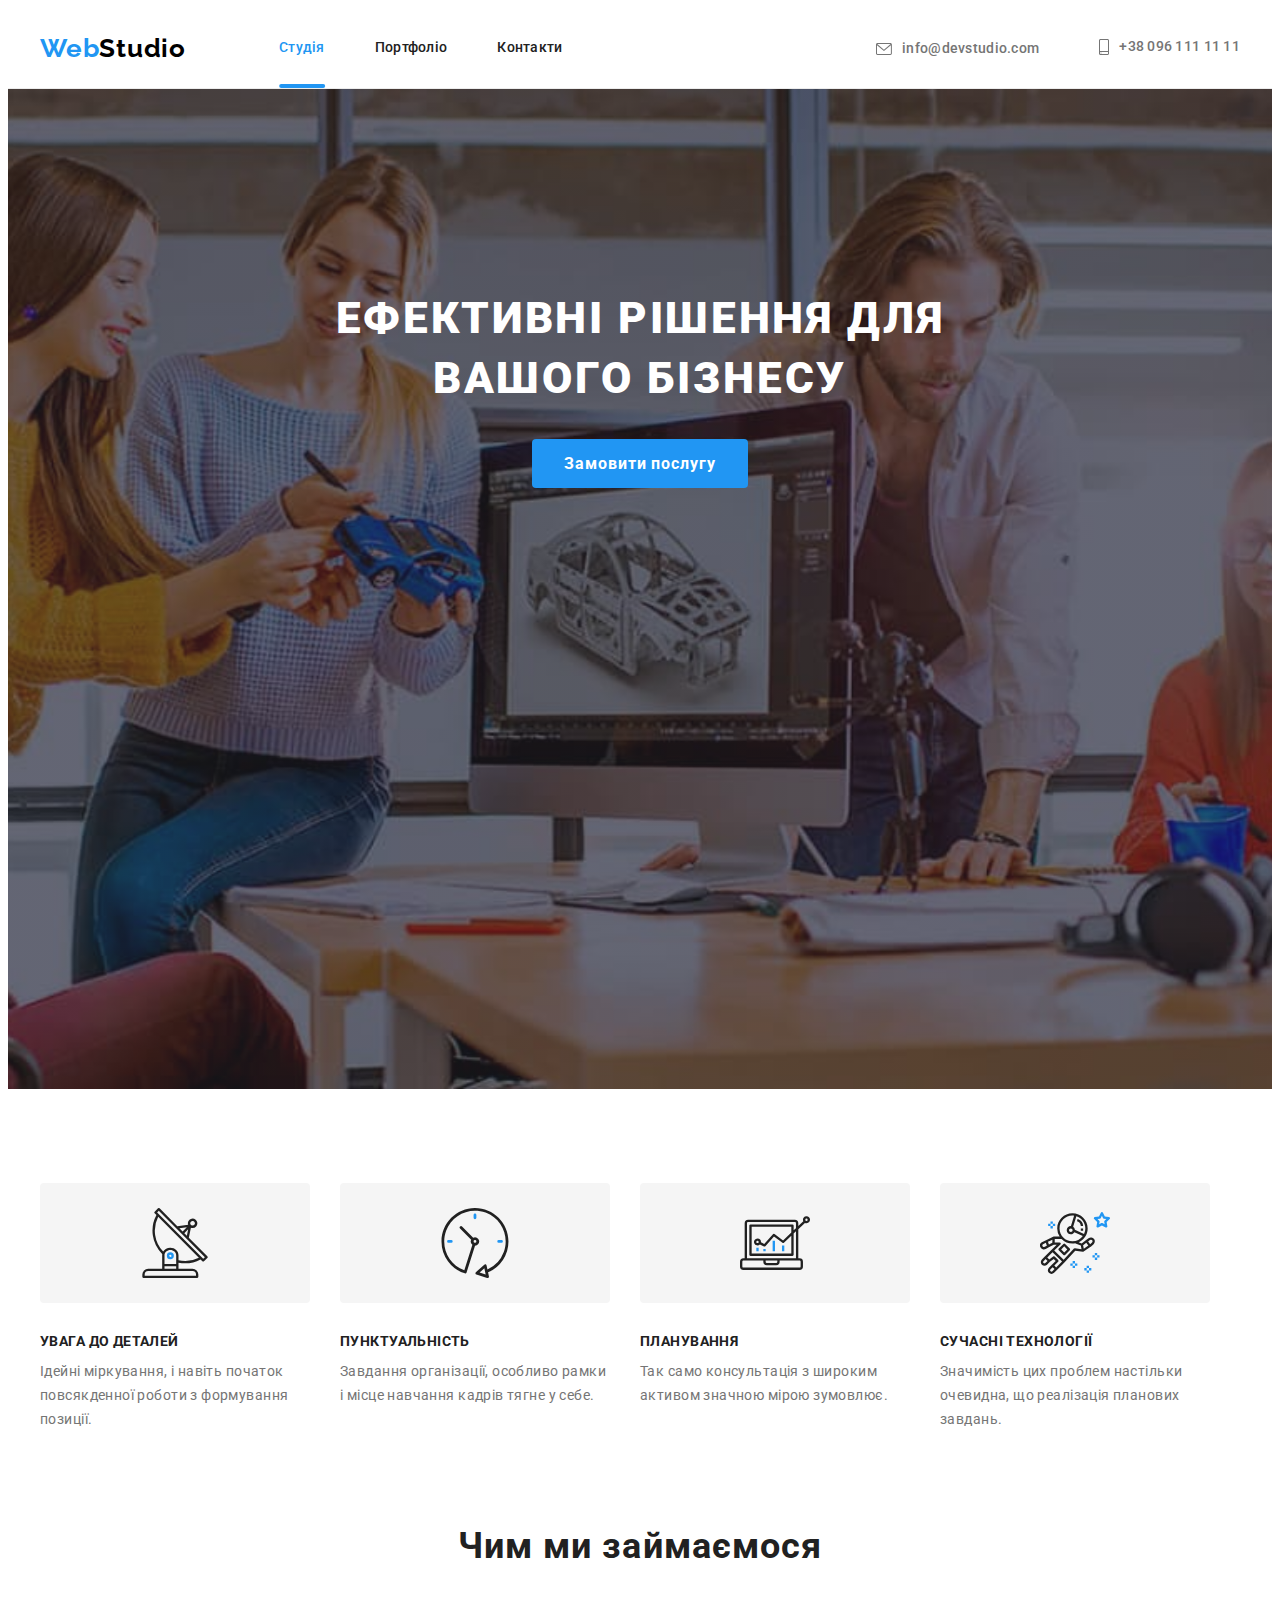
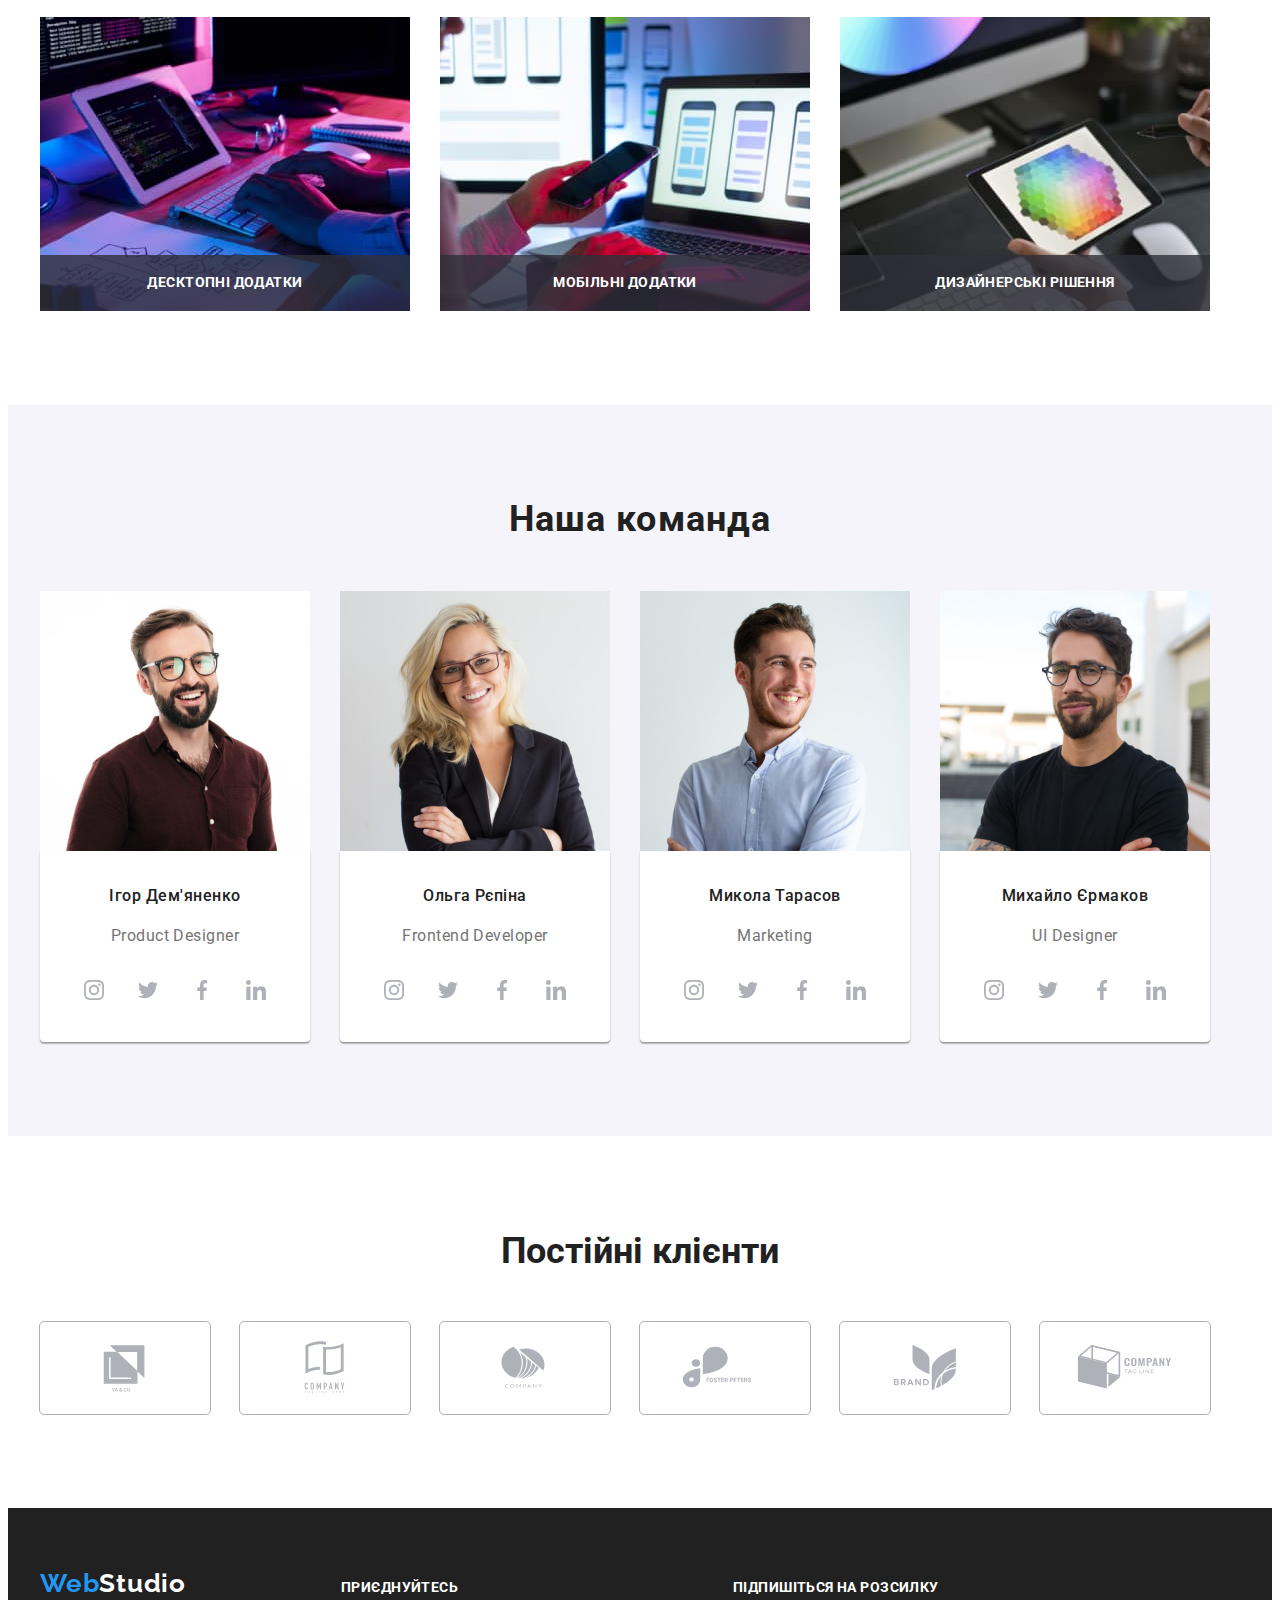
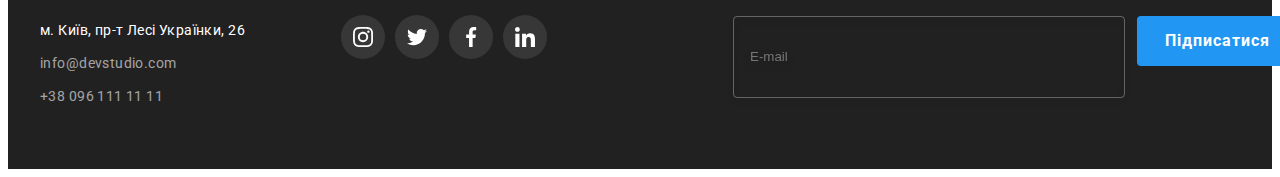
==== index.html @ 3175aa29 "Initial commit" ====
<!DOCTYPE html>
<html lang="uk">
<head>
    <meta charset="UTF-8">
    <meta http-equiv="X-UA-Compatible" content="IE=edge">
    <meta name="viewport" content="width=device-width, initial-scale=1.0">
    <title>Document</title>
    <link rel="stylesheet" href="https://cdnjs.cloudflare.com/ajax/libs/modern-normalize/1.1.0/modern-normalize.min.css"
    integrity="sha512-wpPYUAdjBVSE4KJnH1VR1HeZfpl1ub8YT/NKx4PuQ5NmX2tKuGu6U/JRp5y+Y8XG2tV+wKQpNHVUX03MfMFn9Q=="
    crossorigin="anonymous" referrerpolicy="no-referrer" />
    <link rel="preconnect" href="https://fonts.googleapis.com">
    <link rel="preconnect" href="https://fonts.gstatic.com" crossorigin>
    <link href="https://fonts.googleapis.com/css2?family=Raleway:wght@700&family=Roboto:wght@400;500;700;900&display=swap" rel="stylesheet">
    <link rel="stylesheet" href="./css/style.css">
</head>
<body >

     <!-------------Header------------->
 <header class="header">
    <div class="header-container container">
    
     <a class="logo link" href="./index.html">Web<span class="logo-header">Studio</span></a>
    <nav>    
    <ul class="site-nav">
     <li><a  href="./index.html"  class="link current current-nav">Студія</a></li>
     <li><a  href="./portfolio.html" class="link">Портфоліо</a></li>
     <li><a href="" class="link header-nav">Контакти</a></li>
    </ul>
    </nav>  
   
     <ul class="auth-nav">
    <li class="auth-nav-icon  auth-header">
      <a class="auth-mail link  auth-header " href="mailto:info@devstudio.com">
         <svg class="auth-nav-icon" width="16" height="12">
        <use href="./images/icons.svg.svg#icon-mail"></use>
      </svg>
        info@devstudio.com</a>
    </li>
    <li class="auth-header">
       <a class="auth-tel link " href="tel:380961111111">
         <svg class="auth-nav-icon" width="10" height="16">
        <use href="./images/icons.svg.svg#icon-smartphone"></use>
      </svg>
        +38 096 111 11 11</a>
      </li>
   </ul>
     </div>
     </header>

 <main>
<!---------- hero------------->

 <section class="hero section ">
    <div class="container">
    <h1 class="hero-title">Ефективні рішення для вашого бізнесу</h1>
    <button type="button" class="button" data-modal-open>Замовити послугу</button>
    </div>
 </section>
 

  
 <!--------Features------->
 <section class="features section">
    <div class=" container">
    <h2 class="visually-hidden">Особливості</h2>
    <ul  class="features-container">

      
     <li class="">
            <div class="list-item">
              <svg class="" width="70" height="70">
                <use href="./images/icons.svg.svg#icon-antenna"></use>
              </svg>
            </div>
            <h3 class="features-heading">УВАГА ДО ДЕТАЛЕЙ</h3>
            <p class="features-paragraf">Ідейні міркування, і навіть початок повсякденної роботи з формування позиції.</p>
          </li>
    
     <li class="">
          <div class="list-item">
              <svg class="" width="70" height="70">
                <use href="./images/icons.svg.svg#icon-clock"></use>
              </svg>
            </div>
            <h3 class="features-heading">ПУНКТУАЛЬНІСТЬ</h3>
             <p class="features-paragraf">Завдання організації, особливо рамки і місце навчання кадрів тягне у себе.</p>
        </li>

        <li class="">
          <div class="list-item">
              <svg class="" width="70" height="70">
                <use href="./images/icons.svg.svg#icon-diagram"></use>
              </svg>
            </div>
            <h3 class="features-heading">ПЛАНУВАННЯ</h3>
            <p class="features-paragraf">Так само консультація з широким активом значною мірою зумовлює.</p>
        </li>

        <li class=""> 
          <div class="list-item">
              <svg class="" width="70" height="70">
                <use href="./images/icons.svg.svg#icon-astronaut"></use>
              </svg>
            </div>
           <h3 class="features-heading">СУЧАСНІ ТЕХНОЛОГІЇ </h3> 
        <p class="features-paragraf">Значимість цих проблем настільки очевидна, що реалізація планових завдань.</p>
    </li>
    </ul>
</div>
</section>
   
<!----------Techology----------->
 <section class="technology section">
    <div class="container">
  <h2 class="section-title">Чим ми займаємося</h2>
  <ul class="technology-style">
  <li class="technology">
     <img src="./images/technology/about-1.jpg" alt="технології" width="370">
  <div class="tech-overlay">
    <p class="tech-overlay-text">Десктопні додатки</p></div>
  </li>
  <li class="technology"> <img src="./images/technology/about-2.jpg" alt="технології" width="370">
  <div class="tech-overlay"><p class="tech-overlay-text">Мобільні додатки</p></div>
  </li>
  <li class="technology"> <img src="./images/technology/about-3.jpg" alt="технології" width="370">
    <div class="tech-overlay"><p class="tech-overlay-text">Дизайнерські рішення</p></div>
  </li>
  </ul>
  </div>
  </section>



<!--------------Team----------->
<section class="team section ">
    <div class="container">
   <h2 class="section-title">Наша команда</h2>
<ul class="card-set">
    <li class="card-set-item">
     <img src="./images/team/team-1.jpg" alt="член команди" width="270"> 
    <div class="team-wrapper">   
    <h3 class="team-name">Ігор Дем'яненко</h3>
    <p class="team-paragraf" lang="en">Product Designer</p>
      <ul class="socials list">
                <li class="socials-item">
                  <a
                    class="social-links link"
                    href="https://instagram.com"
                    target="_blank"
                    rel="noopener noreferrer"
                    aria-label="Instagram icon"
                  >
                  <svg class="social-icon" width="20" height="20">
                    <use href="./images/icons.svg.svg#icon-instagram"></use>
                  </svg>
                  </a>
                </li>
                <li class="socials-item">
                  <a
                    class="social-links link"
                    href="https://twitter.com"
                    aria-label="Twitter"
                    target="_blank"
                    rel="noopener noreferrer"
                  >
                  <svg class="social-icon" width="20" height="20">
                    <use href="./images/icons.svg.svg#icon-twitter-1"></use>
                  </svg>
                  </a>
                </li>
                <li class="socials-item">
                  <a
                    class="social-links link"
                    href="https://facebook.com"
                    aria-label="Facebook"
                    target="_blank"
                    rel="noopener noreferrer"
                  > 
                  <svg class="social-icon" width="20" height="20">
                    <use href="./images/icons.svg.svg#icon-facebook"></use>
                  </svg>
                  </a>
                </li>
                <li class="socials-item">
                  <a
                    class="social-links link"
                    href="https://linkedin.com"
                    aria-label="LinkedIn"
                    target="_blank"
                    rel="noopener noreferrer"
                  > 
                  <svg class="social-icon" width="20" height="20">
                    <use href="./images/icons.svg.svg#icon-linkedin"></use>
                  </svg>
                  </a>
                </li>
              </ul>
              </div>
            </li>
     <li class="card-set-item"> 
        <img src="./images/team/team-2.jpg" alt="член команди" width="270">
    <div class="team-wrapper">
         <h3  class="team-name">Ольга Рєпіна</h3>
        <p class="team-paragraf" lang="en">Frontend Developer</p>
        <ul class="socials list">
                <li class="socials-item">
                  <a
                    class="social-links link"
                    href="https://instagram.com"
                    target="_blank"
                    rel="noopener noreferrer"
                    aria-label="Instagram icon"
                  >
                  <svg class="social-icon" width="20" height="20">
                    <use href="./images/icons.svg.svg#icon-instagram"></use>
                  </svg>
                  </a>
                </li>
                <li class="socials-item">
                  <a
                    class="social-links link"
                    href="https://twitter.com"
                    aria-label="Twitter"
                    target="_blank"
                    rel="noopener noreferrer"
                  >
                  <svg class="social-icon" width="20" height="20">
                    <use href="./images/icons.svg.svg#icon-twitter-1"></use>
                  </svg>
                  </a>
                </li>
                <li class="socials-item">
                  <a
                    class="social-links link"
                    href="https://facebook.com"
                    aria-label="Facebook"
                    target="_blank"
                    rel="noopener noreferrer"
                  > 
                  <svg class="social-icon" width="20" height="20">
                    <use href="./images/icons.svg.svg#icon-facebook"></use>
                  </svg>
                  </a>
                </li>
                <li class="socials-item">
                  <a
                    class="social-links link"
                    href="https://linkedin.com"
                    aria-label="LinkedIn"
                    target="_blank"
                    rel="noopener noreferrer"
                  > 
                  <svg class="social-icon" width="20" height="20">
                    <use href="./images/icons.svg.svg#icon-linkedin"></use>
                  </svg>
                  </a>
                </li>
              </ul>
      </div>
     </li>

    <li class="card-set-item"> 
    <img src="./images/team/team-3.jpg" alt="член команди" width="270">
    <div class="team-wrapper">
    <h3  class="team-name">Микола Тарасов</h3>
    <p class="team-paragraf" lang="en">Marketing</p>
    <ul class="socials list">
                <li class="socials-item">
                  <a
                    class="social-links link"
                    href="https://instagram.com"
                    target="_blank"
                    rel="noopener noreferrer"
                    aria-label="Instagram icon"
                  >
                  <svg class="social-icon" width="20" height="20">
                    <use href="./images/icons.svg.svg#icon-instagram"></use>
                  </svg>
                  </a>
                </li>
                <li class="socials-item">
                  <a
                    class="social-links link"
                    href="https://twitter.com"
                    aria-label="Twitter"
                    target="_blank"
                    rel="noopener noreferrer"
                  >
                  <svg class="social-icon" width="20" height="20">
                    <use href="./images/icons.svg.svg#icon-twitter-1"></use>
                  </svg>
                  </a>
                </li>
                <li class="socials-item">
                  <a
                    class="social-links link"
                    href="https://facebook.com"
                    aria-label="Facebook"
                    target="_blank"
                    rel="noopener noreferrer"
                  > 
                  <svg class="social-icon" width="20" height="20">
                    <use href="./images/icons.svg.svg#icon-facebook"></use>
                  </svg>
                  </a>
                </li>
                <li class="socials-item">
                  <a
                    class="social-links link"
                    href="https://linkedin.com"
                    aria-label="LinkedIn"
                    target="_blank"
                    rel="noopener noreferrer"
                  > 
                  <svg class="social-icon" width="20" height="20">
                    <use href="./images/icons.svg.svg#icon-linkedin"></use>
                  </svg>
                  </a>
                </li>
              </ul>
    </div>
    </li>

   <li class="card-set-item">
        <img src="./images/team/team-4.jpg" alt="член команди" width="270">
       <div class="team-wrapper">
         <h3  class="team-name">Михайло Єрмаков</h3>
        <p class="team-paragraf" lang="en">UI Designer</p>
        <ul class="socials list">
                <li class="socials-item">
                  <a
                    class="social-links link"
                    href="https://instagram.com"
                    target="_blank"
                    rel="noopener noreferrer"
                    aria-label="Instagram icon"
                  >
                  <svg class="social-icon" width="20" height="20">
                    <use href="./images/icons.svg.svg#icon-instagram"></use>
                  </svg>
                  </a>
                </li>
                <li class="socials-item">
                  <a
                    class="social-links link"
                    href="https://twitter.com"
                    aria-label="Twitter"
                    target="_blank"
                    rel="noopener noreferrer"
                  >
                  <svg class="social-icon" width="20" height="20">
                    <use href="./images/icons.svg.svg#icon-twitter-1"></use>
                  </svg>
                  </a>
                </li>
                <li class="socials-item">
                  <a
                    class="social-links link"
                    href="https://facebook.com"
                    aria-label="Facebook"
                    target="_blank"
                    rel="noopener noreferrer"
                  > 
                  <svg class="social-icon" width="20" height="20">
                    <use href="./images/icons.svg.svg#icon-facebook"></use>
                  </svg>
                  </a>
                </li>
                <li class="socials-item">
                  <a
                    class="social-links link"
                    href="https://linkedin.com"
                    aria-label="LinkedIn"
                    target="_blank"
                    rel="noopener noreferrer"
                  > 
                  <svg class="social-icon" width="20" height="20">
                    <use href="./images/icons.svg.svg#icon-linkedin"></use>
                  </svg>
                  </a>
                </li>
              </ul>
       </div>
    </li>
  </ul>
</div>
</section>

 <!---------------Logo--------------->
  <section class="section">
    <div class="container" >
      <h2 class="logo-title">Постійні клієнти</h2>
      <ul class="logo-icon" >

      <li class="icons-logo">
        <a class="icons-link" href="">
        <svg class="" width="106" height="60">
          <use href="./images/icons.svg.svg#icon-Logo-1"></use>
        </svg>
      </a>
      </li>
      <li class="icons-logo"><a class="icons-link" href="">
         <svg class="" width="106" height="60">
          <use href="./images/icons.svg.svg#icon-Logo-2"></use>
        </svg>
      </a>
      </li>
      <li class="icons-logo"> <a class="icons-link" href="">
         <svg class="" width="106" height="60">
          <use href="./images/icons.svg.svg#icon-Logo-3"></use>
        </svg>
      </a>
      </li>
      <li class="icons-logo"><a class="icons-link" href="">
         <svg class="" width="106" height="60">
          <use href="./images/icons.svg.svg#icon-Logo-4"></use>
        </svg>
      </a>
      </li>
      <li class="icons-logo"> <a class="icons-link" href="">
         <svg class="" width="106" height="60">
          <use href="./images/icons.svg.svg#icon-Logo-5"></use>
        </svg>
      </a>
      </li>
      <li class="icons-logo"> <a class="icons-link" href="">
         <svg class="" width="106" height="60">
          <use href="./images/icons.svg.svg#icon-Logo-6"></use>
        </svg>
      </a>
      </li>
    </ul>
    </div>
  </section>

</main>



<!-------------Footer---------------->

    <footer class="footer">
     <div class="container social-container">
 <div class="footer-wrapper">
    <div class="footer-section">
      <div class="footer-logo">
    <a class="logo logo-footer link" href="./index.html">Web<span class="logo-studio link">Studio</span></a>
    </div>
     <address class="address">
    <ul>
            <li class="footer-address"><a class="address-name link" href="">м. Київ, пр-т Лесі Українки, 26</a> </li>
            <li class="footer-address"><a class="address-mail link" href="mailto:info@devstudio.com">info@devstudio.com</a> </li>
            <li class="footer-address"><a class="address-tel link" href="tel:380961111111">+38 096 111 11 11</a></li>
    </ul>
    </address>
    </div>
 
<div class="footer-social">
<h2 class="socials-title">Приєднуйтесь</h2>
<ul class="socials list socials-list ">
      <li class="socials-item">
                  <a
                    class="social-link link"
                    href="https://instagram.com"
                    target="_blank"
                    rel="noopener noreferrer"
                    aria-label="Instagram icon"
                  >
                  <svg class="social-icon" width="20" height="20">
                    <use href="./images/icons.svg.svg#icon-instagram"></use>
                  </svg>
                  </a>
                </li>
                <li class="socials-item">
                  <a
                    class="social-link link"
                    href="https://twitter.com"
                    aria-label="Twitter"
                    target="_blank"
                    rel="noopener noreferrer"
                  >
                  <svg class="social-icon" width="20" height="20">
                    <use href="./images/icons.svg.svg#icon-twitter-1"></use>
                  </svg>
                  </a>
                </li>
                <li class="socials-item">
                  <a
                    class="social-link link"
                    href="https://facebook.com"
                    aria-label="Facebook"
                    target="_blank"
                    rel="noopener noreferrer"
                  > 
                  <svg class="social-icon" width="20" height="20">
                    <use href="./images/icons.svg.svg#icon-facebook"></use>
                  </svg>
                  </a>
                </li>
                <li class="socials-item">
                  <a
                    class="social-link link"
                    href="https://linkedin.com"
                    aria-label="LinkedIn"
                    target="_blank"
                    rel="noopener noreferrer"
                  > 
                  <svg class="social-icon" width="20" height="20">
                    <use href="./images/icons.svg.svg#icon-linkedin"></use>
                  </svg>
                  </a>
                </li>
              </ul>
</div>
</div>


<div class="fotter-forms">
  <p class="fotter-form-title">Підпишіться на розсилку</p>
  <form class="footer-form">
    <div class="footer-form-text">
    <label>
      <input class="footer-text" type="email" name="footer_form" placeholder="E-mail">
    </label>
    <div class="footer-btn-form">
    <button class="button-footer" type="submit">Підписатися
       <span class="footer-icon-btn"><svg class="footer-btn-icon" width="24" height="24">
        <use href="./images/icons.svg.svg#icon-icon-send"></use>
      </svg>
      </span>
   </button>
    </div>
    </div>
  </form>
</div>
</div>
</footer>

<!---------Modal Window------------>
<div class="backdrop is-hidden" data-modal>
  <div class="modal">
    <button class="modal-btn" data-modal-close>
      <svg class="modal-icon" width="11" height="11">
        <use href="./images/icons.svg.svg#icon-backdrop-icon"></use>
      </svg>
    </button>

<!----------------Nodal forms----------------------->

 <p class="modal-title">Залиште свої дані, ми вам передзвонимо</p>
        <form class="modal-form" name="modal_form">
          <div class="modal-form-group" role="group">
            <label class="modal-label" for="user_name">Ім'я</label>

            <div class="modal-form-wrapper">
              <input class="modal-field" type="text" name="user_name" id="user_name"/>
              <svg class="modal-form-icon" width="18" height="18">
                <use href="./images/icons.svg.svg#icon-person-modal"></use>
              </svg>
            </div>
            <label class="modal-label" for="user_phone">Телефон</label>
            <div class="modal-form-wrapper">
              <input class="modal-field" type="tel" name="user_phone" id="user_phone" />
              <svg class="modal-form-icon" width="18" height="18">
                <use href="./images/icons.svg.svg#icon-phone-modal"></use>
              </svg>
            </div>
            <label class="modal-label" for="user_mail">Пошта</label>
            <div class="modal-form-wrapper">
              <input class="modal-field" type="email" name="user_mail" id="user_mail" />
              <svg class="modal-form-icon" width="18" height="18">
                <use href="./images/icons.svg.svg#icon-email-modal"></use>
              </svg>
            </div>

            <div>
            <label class="modal-label" for="user_message">Коментар</label>
            <textarea
              class="modal-form-message" name="user_message"
              id="user_message" cols="4" placeholder="Введіть текст"></textarea>
            </div>

          </div>
          <div class="modal-agreement" role="group">
            <div class="modal-form-checkb-icon">
            <input class="modal-form-checkbox" type="checkbox" id="user_agreement"/>
           <span class="icon-checbox"><svg class="modal-svg" width="11" height="8">
              <use href="./images/icons.svg.svg#icon-Vector-1"></use>
            </svg>
            </span>
            </div>
             <label class="modal-form-agreement-desc" for="user_agreement">
              Погоджуюся з розсилкою та приймаю
              <a class="modal-form-agreement-link" href="">Умови договору</a>
            </label>
          </div>
          <button class="modal-form-btn button" type="submit">Відправити</button>
        </form>
</div>
</div>

<script src="./modal.js"></script>
</body>
</html>
---- css/style.css ----
:root {
    /******Text-color*********/
--title-text-color: #212121;
--white-color: #FFFFFF;
--paragraf-color: #757575;
--primary-accent-color:#2196F3;
--second-background-color: #2F303A;
--other-backround-color:#F5F4FA;
--primary-background-color: #F5F5F5;
--text-color: #000000;
--overlov-bg-color: rgba(33, 150, 243, 0.9);
--overlov-tech-bg-color:rgba(47, 48, 58, 0.8);


/**********Others**********/
--indent:30px;
--items:4;
--socials-svg-color:#AFB1B8;
--socials-svg-bg-color: rgba(255, 255, 255, 0.1);
--modal-idx:100;
--anim-fast: 500ms ease;
--card-set-item: calc((100%-var(--indent)*(var(items)-1))/var(--items));
} 

body {
    font-family: 'Roboto', sans-serif;
    background-color: #FFFFFF;
    color:var(--title-text-color);
    font-size:14px;
}

.card-set {
    display: flex;
    flex-wrap: wrap;
    gap: var(--indent);
}


/*------------Resets------------*/
h1,h2,h3,h4,h5,h6,p {
    margin:0;
}


ul {
    list-style: none;
    margin:0;
    padding:0;
}
img{
    display: block;
}

.section{
    padding-top: 94px;
    padding-bottom: 94px;
 }

.container {
    width: 1200px;
    padding-left:15px;
    padding-right:15px;
    margin-left: auto;
    margin-right:auto;
}


/* ---------Header-----------*/
.logo {
    margin-right: 93px;
    font-family: Raleway;
    color: var(--primary-accent-color);
    font-weight: 700;
    font-size: 26px;
    line-height: 1.19;
    letter-spacing: 0.03em;
}
.logo-header {
    color: var(--text-color);
}
.logo-link {
    margin-right: 93px;
}

.header{
    border-bottom: 1px solid #ECECEC;
}

.header-container{
    display: flex;
    align-items: center;
    justify-content: center;
   
}
.auth-nav-icon{
    margin-right: 10px;
}

.auth-nav-icon:hover,
.auth-nav-icon:focus{
    fill:var(--primary-accent-color)
}


.auth-nav {
    display: flex;
    margin-left: auto;
    gap: 50px;
  align-items: baseline;
}
.site-nav {
    display:flex;
    align-items: center;
    gap:50px;
}


.site-nav .link {
    display:block;
    padding-top: 32px;
    padding-bottom:32px ;
    color: var(--title-text-color);
    font-weight: 500;
    line-height: 1.14;
    position: relative;
    letter-spacing: 0.02em;
    transition-property: color;
    transition-duration: 250ms;
    transition-timing-function: cubic-bezier(0.4, 0, 0.2, 1);

   
}
.site-nav .link:hover ,
.site-nav .link:focus{
    color: var(--primary-accent-color);
}
.site-nav .current {
    color: var(--primary-accent-color)
}
.current-nav::after{
    content:'';
    position:absolute;
    left:50%;
    bottom:0%;
    transform: translateX(-50%) scaleX(0.3);
    display: block;
    width: 100%;
    height: 4px;
    border-radius:2px;
    opacity:0;
    background-color: var(--primary-accent-color);
    transition-property: opacity;
    transition-duration: 250ms;
    transition-timing-function: cubic-bezier(0.4, 0, 0.2, 1);
     opacity:1;
    transform: translateX(-50%) scale(1);
}
.current-nav .current{
      opacity:1;
      transform: translateX(-50%) scale(1);
}

.link {
    text-decoration: none ;
}

 .auth-mail {
    color: var(--paragraf-color);
    font-weight: 500;
    line-height: 1.14;
    letter-spacing: 0.02em;
   display: flex;
   align-items: baseline;
   align-items: center;
   display: flex;
   align-items: center;
   transition: color 250ms cubic-bezier(0.4, 0, 0.2, 1);
}

.auth-tel {
    color: var(--paragraf-color);
    font-family: 'Roboto';
    font-weight: 500;
    font-size: 14px;
    line-height: 1.14;
    letter-spacing: 0.02em;
    display: flex;
    align-items: center;
    transition: color 250ms cubic-bezier(0.4, 0, 0.2, 1);
}
.auth-nav .auth-mail:hover,
.auth-nav .auth-mail:focus {
    color: #2196F3;
}
.auth-nav .auth-tel:hover,
.auth-nav .auth-tel:focus{
    color: #2196F3;
}
.auth-nav-icon{
    fill: currentColor;
}

/*----------Hero--------------*/
.hero {
    background-color: var(--second-background-color);
    padding: 200px 0;
    height:600px;
    max-width: 1600px;
    margin-left: auto;
    margin-right:auto;
    background-image: linear-gradient(rgba(47, 48, 58, 0.4),
    rgba(47,48,58,0.4)),
    url('../images/backgroung-image.jpg');
    background-size: cover;
    background-repeat: no-repeat;
    background-position: center;
}
.hero-title {
    margin-bottom: 30px;
    font-weight: 900;
    font-size: 44px;
    line-height: 1.36;
    text-align: center;
    letter-spacing: 0.06em;
    text-transform: uppercase;
    width: 696px;
    margin-right: auto;
    margin-left: auto;
    color: var(--white-color)
}
.button {
    display: block;
    margin:auto;
    padding: 10px 32px;
    min-width: 152px ;
    font-family: 'Roboto';
    font-weight: 700;
    font-size: 16px;
    line-height: 1.86;
    display: flex;
    align-items: center;
    text-align: center;
    letter-spacing: 0.06em;
    color: var(--white-color);
    background-color: var(--primary-accent-color);
    border: none;
    cursor:pointer;
    border-radius: 4px;
    transition-property: outline, backround-color;
    transition-duration:250ms;
    transition-timing-function:cubic-bezier(0.4, 0, 0.2, 1);
}
.button:hover,
.button:focus{
    background-color:var(--overlov-tech-bg-color);
    outline: 1px solid var(--primary-accent-color)
}

/********Technology section********/
.tech-overlay{
    position: absolute;
    bottom:0;
    padding-top: 20px;
    padding-bottom: 20px;
    background-color: var(--overlov-tech-bg-color);
    width:100%;
    text-transform: uppercase;
}
.technology{
    position: relative;
}
.tech-overlay-text{
    font-weight: 700;
    line-height: 1.14;
    letter-spacing: 0.03em;
    color: var(--white-color);
    text-align: center;
}

.features-container {
   display: flex;
   align-items: center;
   gap: var(--indent);
   align-items:flex-start;
}
.features {
    padding-bottom:0;
}

.features-title {
    line-height: 1.14;
    letter-spacing: 0.03em;
    color:var(--title-text-color) ;
}
.features-heading {
    font-size: 14px;
    line-height: 1.2;
    letter-spacing: 0.03em;
    text-transform: uppercase;
    margin-bottom: 10px;
    
}
.features-paragraf {
    line-height: 1.71;
    letter-spacing: 0.03em;
    color:var(--paragraf-color);
    width: 270px;
}

.list-item {
    display: flex;
    align-items: center;
    justify-content: center;
    height: 120px;
    border-radius: 4px;
    background-position: center;
    background-color: var(--primary-background-color);
    margin-bottom:30px;

}


.section-title {
    margin-bottom: 50px;
   font-size: 36px;
    line-height: 1.16;
    text-align: center;
    letter-spacing: 0.03em;
    color: var(--title-text-color);
}

.technology-style {
    display: flex;
    align-items: center;
    gap: var(--indent);
}

.team {
    background-color: var(--other-backround-color);
}

.team .team-name {
    margin-bottom: 10px;
    font-weight: 500;
    font-size: 16px;
    line-height: 1.9;
    letter-spacing: 0.03em;
    text-align: center;
 }
 .team .team-paragraf {
     font-size: 16px;
     margin-bottom:16px;
    line-height: 1.9;
    letter-spacing: 0.03em;
    text-align: center;
    color: var(--paragraf-color)
 }
 
.team-wrapper {
    padding: 30px 0;
    background-color: #FFFFFF;
    border-radius: 0px 0px 4px 4px;
    box-shadow: 0px 1px 3px rgba(0, 0, 0, 0.12),
     0px 1px 1px rgba(0, 0, 0, 0.14),
     0px 2px 1px rgba(0, 0, 0, 0.2);
}

.socials{
  display: flex;
  justify-content: center;
  align-items: center;
  gap: 10px;
}
.social-links{
  display: flex;
  justify-content: center;
  align-items: center;
  width: 44px;
  height: 44px;
  border-radius: 50%;
  fill: var(--socials-svg-color);
  background-color: #fff;
  transition-property: backround-color, fill;
  transition-duration: 250ms;
  transition-timing-function: cubic-bezier(0.4, 0, 0.2, 1);
}
.social-links:focus,
.social-links:hover
{
    background-color: var(--primary-accent-color);
    fill: var(--white-color);
}
/***************Logo****************/
.logo-title{
    text-align: center;
    margin-bottom:50px;
    font-weight: 700;
    font-size: 36px;
}
.logo-icon{
    display: flex;
    gap:30px;
    
}

.icons-link{
    display:flex;
    width: 170px;
     border-radius: 4px;
    height: 92px;
    align-items: center;
    justify-content:center;
    fill: var(--socials-svg-color);
    outline: 1px solid var(--socials-svg-color);
    transition-property: border, fill;
    transition-duration: 250ms;
     transition-timing-function: cubic-bezier(0.4, 0, 0.2, 1);

}
.icons-link:hover,
.icons-link:focus{
    border: 1px solid #2196F3;
    fill: var(--primary-accent-color);
}



 /*-------------Footer-------------*/
 .footer {
   background-color: var(--title-text-color);
   padding-top: 60px;
   padding-bottom:60px;
}

.logo-footer {
    margin-right: 0;
}

 .logo .logo-studio {
    color: var(--white-color);
 }

.footer-logo {
    margin-bottom: 20px;
}

.footer-address:not(:last-child){
    margin-bottom: 9px;
}

.socials-title{
    color: var(--white-color);
     font-weight: 700;
    font-size: 14px;
    line-height: 16px;
    letter-spacing: 0.03em;
    text-transform: uppercase;
    margin-bottom: 20px;
}
.social-container{
    display: flex;
    align-items: baseline;
    gap:93px;
}  

.social-link{
   display:flex;
    justify-content: center;
    align-items: center;
    border-radius: 50%;
    width:44px ;
    height:44px;
    background-color: var(--socials-svg-bg-color);
    fill: var(--white-color);
    transition-property:background-color;
    transition-duration: 250ms;
    transition-timing-function: cubic-bezier(0.4, 0, 0.2, 1);
}

.social-link:hover,
.social-link:focus{
    background-color: var(--primary-accent-color);
}
.fotter-form-title{
    color:#EEEEEE
}


 .address .address-name {
    line-height: 1.71;
    letter-spacing: 0.03em;
    font-style:normal;
    color: var(--white-color);
    margin-bottom: 9px;
 }
 .address .address-mail {
    font-style: normal;
    line-height: 1.71;
    letter-spacing: 0.03em;
    color: rgba(255, 255, 255, 0.6);
    transition-property:color;
    transition-duration: 250ms;
     transition-timing-function: cubic-bezier(0.4, 0, 0.2, 1);
 }
 .address .address-tel {
     font-style: normal;
    line-height: 1.71;
    letter-spacing: 0.03em;
    color: rgba(255, 255, 255, 0.6);
    transition-property:color;
    transition-duration: 250ms;
    transition-timing-function: cubic-bezier(0.4, 0, 0.2, 1);
    }
.address .address-mail:hover,
.address .address-mail:focus{
    color: var(--primary-accent-color);
}
.address .address-tel:hover,
.address .address-tel:focus{
    color: var(--primary-accent-color);
}

.footer-section{
    display: block;
    margin-right: 70px;
    min-width: 231px;
}

.card-set-item{
    flex-basis: var(--card-set-item);
}

.button-portfolio {
    font-family: 'Roboto';
    font-style: normal;
    font-weight: 500;
    font-size: 16px;
    line-height: 1.63;
    text-align: center;
    letter-spacing: 0.03em;
    cursor: pointer;
    color: var(--title-text-color);
    border: none;
    transition-property: color, background-color, box-shadow;
     transition-duration: 250ms;
    transition-timing-function: cubic-bezier(0.4, 0, 0.2, 1);
}
.button-portfolio:hover ,
.button-portfolio:focus  {
    color: var(--white-color);
    background-color: var(--primary-accent-color); 
    box-shadow: 0px 3px 1px rgba(0, 0, 0, 0.1),
     0px 1px 2px rgba(0, 0, 0, 0.08), 
     0px 2px 2px rgba(0, 0, 0, 0.12);
}
 .galery-title {
    margin-bottom: 4px;
     font-size: 18px;
    line-height: 2;
    letter-spacing: 0.06em;
    color: var(--title-text-color);
}

.galery-paragraf {
   font-size: 16px;
    line-height: 1.88;
    letter-spacing: 0.03em;
    color: var(--paragraf-color);
}
.card-set-item:hover .overlay{
    transform: translateY(0);
}
.galery-thumb{
    position:relative;
    overflow: hidden;
}
.overlay-text{
font-size: 18px;
line-height: 1.56;
letter-spacing: 0.03em;
color: var(--white-color);
}

.overlay{
 position:absolute;
 top: 0;
 left: 0;
 width: 100%;
 height: 100%;
 background-color: var(--overlov-bg-color);
 padding-left: 20px;
 padding-right: 20px;
 display: flex;
 align-items: center;
 transform: translateY(100%);
  transition: transform 250ms ease;
  user-select: none;

}

.visually-hidden {
    position:absolute;
    white-space:nowrap;
    width: 1px;
    height: 1px;
    overflow: hidden;
    border:0;
    padding: 0;
    clip:rect(0 0 0 0);
    clip-path:insest(50%);
    margin: -1px;
}

.portfolio-container {
    display: flex;
    justify-content:center;
    gap:8px;
    margin-bottom: 50px;
}
.button-portfolio {
    padding: 6px 22px;
    border-radius: 4px;
}
.galery-wrapper {
    padding: 20px 24px;
    border: 1px solid #EEEEEE;
    border-top: none;
}

.card-set-item {
     transition-property: box-shadow;
     transition-duration: 250ms;
     transition-timing-function: cubic-bezier(0.4, 0, 0.2, 1);
}
.card-set-item:hover,
.card-set-item:focus{
    box-shadow: 0px 1px 1px rgba(0, 0, 0, 0.12),
     0px 4px 4px rgba(0, 0, 0, 0.06), 
     1px 4px 6px rgba(0, 0, 0, 0.16);
}
/************Modal Window************/
.backdrop{
    position:fixed;
    top:0;
    left:0;
    width: 100%;
    height: 100%;
    background: rgba(0, 0, 0, 0.2);
    backdrop-filter: blur(0.1px);
    transition:opacity, visibility;
    transition-duration: 300ms;
    transition-timing-function: linear;
}

.modal{
    position: absolute;
    top: 50%;
    left:50%;
    transform: translateX(-50%) translateY(-50%);
    width: 528px;
    min-height: 581px;
    padding: 40px;
    background: var(--white-color);
    box-shadow: 0px 1px 3px rgba(0, 0, 0, 0.12),
     0px 1px 1px rgba(0, 0, 0, 0.14),
      0px 2px 1px rgba(0, 0, 0, 0.2);
    border-radius: 4px;
}

.modal-btn{
    position:absolute;
    top:10px;
    right:10px;
    width: 30px;
    height: 30px;
    cursor:pointer;
    background-color: transparent;
    padding:0;
    border-radius: 50%;
    display: flex;
    align-items: center;
    justify-content: center;
    border: 1px solid rgba(0, 0, 0, 0.1);

}
.backdrop.is-hidden{
    opacity:0;
    visibility: hidden;
    pointer-events: none;
}
.backdrop.is-hidden .modal {
    transform: translateX(-50%) translateY(-70%);
    opacity:0;
}

.modal-form-group{
    margin-bottom: 20px;
}
.modal-title{
     font-weight: 700;
    font-size: 20px;
    line-height: 1.15;
    text-align: center;
    letter-spacing: 0.03em;
    color: var(--title-text-color);
    margin-bottom:12px;
}
.modal-label{
    display:block;
    font-size: 12px;
    line-height: 1.17;
    letter-spacing: 0.01em;
    color: var(--paragraf-color);
    margin-bottom: 4px;
}
.modal-form-wrapper{
    margin-bottom: 10px;
    position:relative;
}
.modal-field{
    width: 100%;
    height: 40px;
    border-radius: 4px;
    border: 1px solid rgba(33, 33, 33, 0.2);
    padding-left: 42px;
    outline: 1px solid transparent;
    transition: outline 250ms cubic-bezier(0.4, 0, 0.2, 1);
}
.modal-field:focus{
   outline-color:var(--primary-accent-color);
}

.modal-form-icon{
    position: absolute;
    top:50%;
    left:8px;
   transform: translateY(-50%);
   transition: fill 250ms cubic-bezier(0.4, 0, 0.2, 1);
}
.modal-field:focus + .modal-form-icon{
    fill: var(--primary-accent-color);
}

.modal-form-message{
    display: block;
    width: 100%;
    height: 120px;
    resize:none;
    padding: 12px 16px;
    font-size: 14px;
    border: 1px solid rgba(33, 33, 33, 0.2);
    border-radius: 4px;
    outline: 1px solid transparent;
    transition: outline 250ms cubic-bezier(0.4, 0, 0.2, 1);

}

.modal-form-message:focus{
    outline-color:var(--primary-accent-color);
}

.modal-agreement{
    display: flex;
    align-items: center;
    justify-content: center;
    gap:10px;
    margin-bottom: 30px;
    height: 24px;
}
.modal-form-agreement-desc{
    font-size: 14px;
    line-height: 1,71;
    letter-spacing: 0.03em;
    color: var(--paragraf-color);
}
.modal-form-agreement-link{
    color: var(--primary-accent-color);
}

.modal-form-checkbox{
    appearance:none;
    width: 16px;
    height: 15px;
    border: 1px solid var(--text-color);
    box-shadow: 0px 4px 4px rgba(0, 0, 0, 0.25);
    border-radius: 2px;
    outline: 1px solid transparent;
    transition: baground-color border-color 250ms cubic-bezier(0.4, 0, 0.2, 1);
}
.icon-checbox{
    opacity: 0;
    visibility: hidden;
    transition: fill 250ms cubic-bezier(0.4, 0, 0.2, 1);
}

.modal-form-checkbox:checked{
    border-color: var(--primary-accent-color);
    background-color: var(--primary-accent-color);
    box-shadow:none;
}
.modal-form-checkbox:checked + .icon-checbox{
    fill:var(--white-color);
    border: 0.2px solid var(--white-color);
}
.modal-form-checkbox:checked + .icon-checbox{
    opacity:unset;
    visibility:visible;
}

.modal-form-btn{
    display:block;
    margin: 0 auto;
}
.modal-form-btn{
    display: block;
    width: 200px;
    height: 50px;
    text-align: center;

}

.modal-form-agreement-desc{
    user-select: none;
}
.modal-form-checkb-icon{
    position:relative;
}

.modal-svg{
    position:absolute;
    top:4px;
    left:3px;
}

.footer-wrapper{
    display: flex;
    align-items: baseline;
    margin-right: 93px;
}
.footer-form-text{
    display: flex;
    width: 358px;
    height: 50px;
}
.footer-icon-form{
    transform: translateX(10px);
}

.fotter-form-title{
    font-weight: 700;
    font-size: 14px;
    line-height: 1.14;
    letter-spacing: 0.03em;
    text-transform: uppercase;
    color: var(--white-color);
    margin-bottom: 20px;
}
.footer-text{
    display: block;
    width: 358px;
    height: 50px;
    outline: 1px solid transparent;
    margin-right: 12px;
    background-color: transparent;
    border: 1px solid rgba(255, 255, 255, 0.3);
    filter: drop-shadow(0px 4px 4px rgba(0, 0, 0, 0.15));
    border-radius: 4px;
    padding: 15px 16px;
    color:var(--white-color);
    transition: border 250ms cubic-bezier(0.4, 0, 0.2, 1);
}
.footer-text:focus {
    border: 3px solid rgba(255, 255, 255, 0.3);
}

.footer-btn-icon{
    fill:var(--white-color)
}
.footer-btn-form{
    display: block;
}
.footer-icon-btn{
    transform: translateX(10px) translateY(5px);
}

.button-footer{
     display: block;
    padding: 8px 28px;
    font-family: 'Roboto';
    font-weight: 700;
    font-size: 16px;
    line-height: 1.86;
    display:inline-flex;
    align-items: center;
    justify-content: center;
    letter-spacing: 0.06em;
    color: var(--white-color);
    background-color: var(--primary-accent-color);
    border: none;
    cursor:pointer;
    border-radius: 4px;
    transition-property: outline, backround-color;
    transition-duration:250ms;
    transition-timing-function:cubic-bezier(0.4, 0, 0.2, 1);
}
.button-footer:hover,
.button-footer:focus{
    background-color:var(--overlov-tech-bg-color);
    outline: 1px solid var(--primary-accent-color)
}
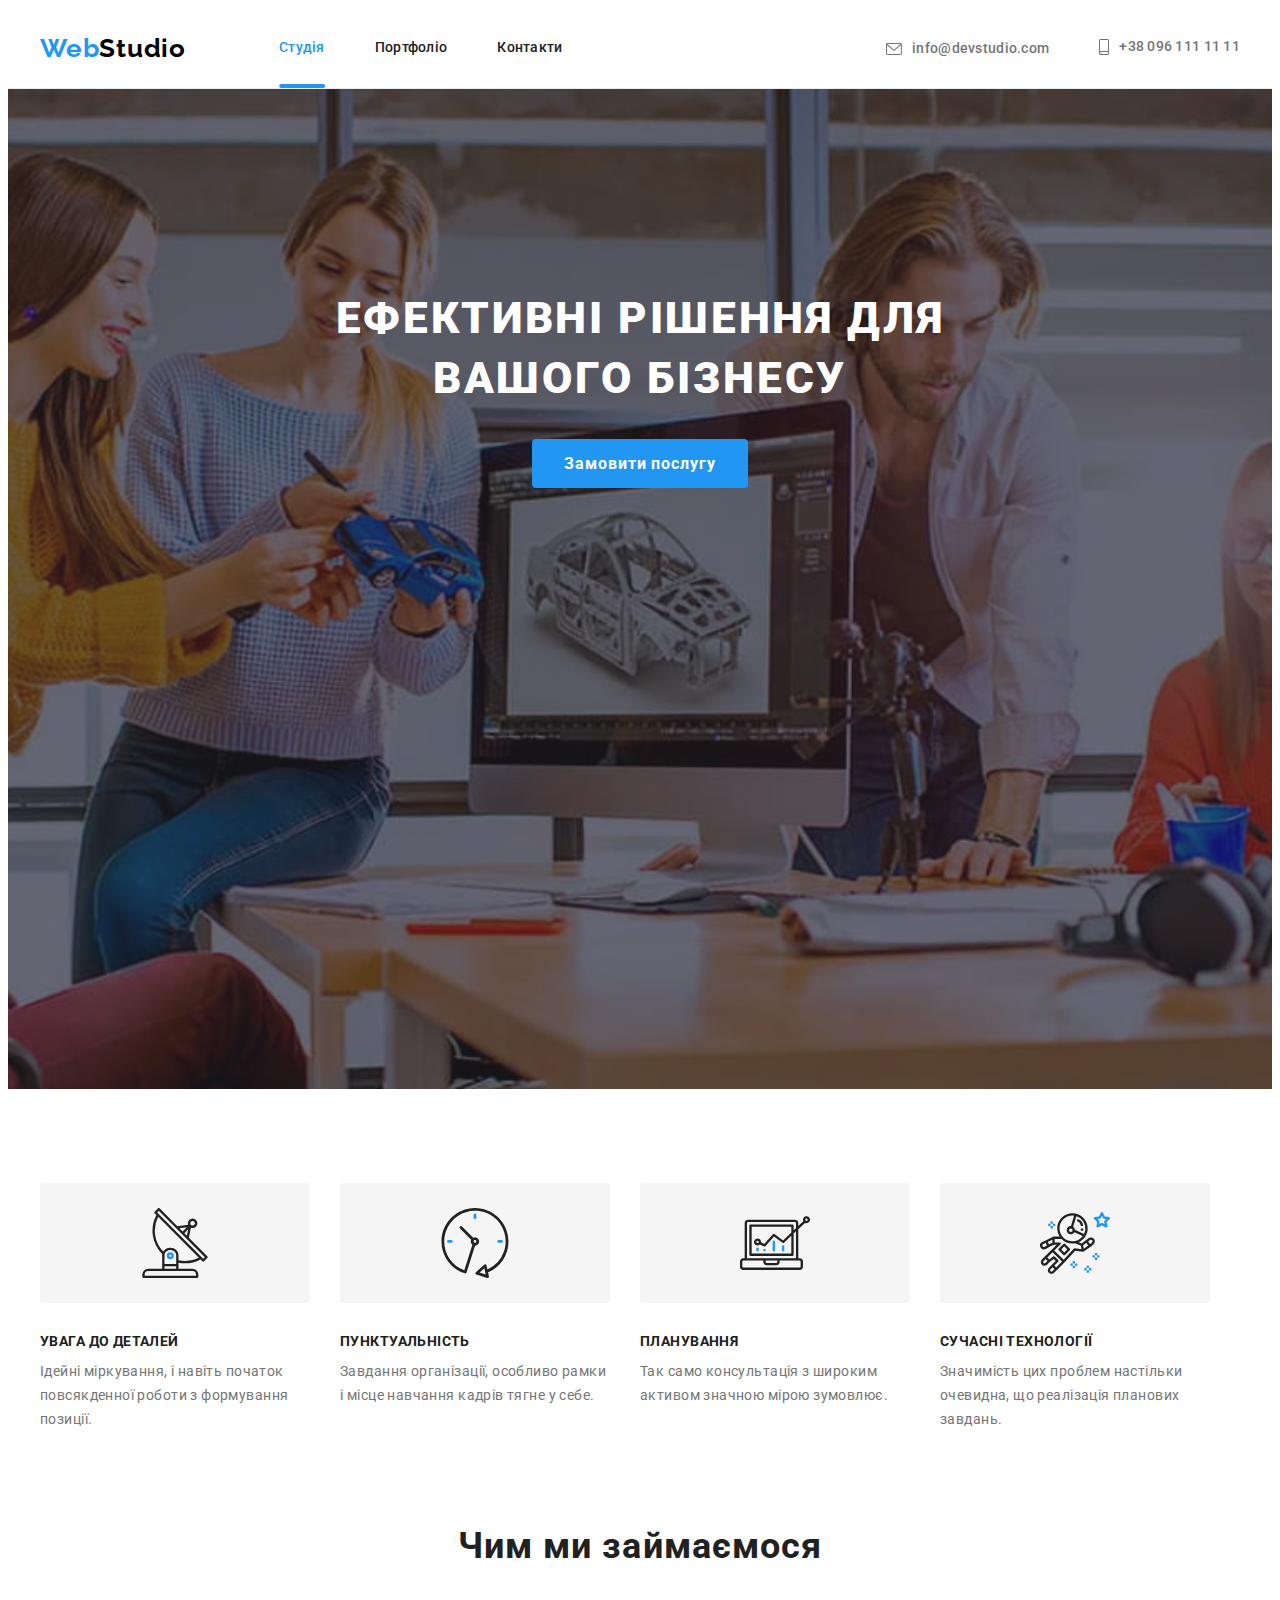
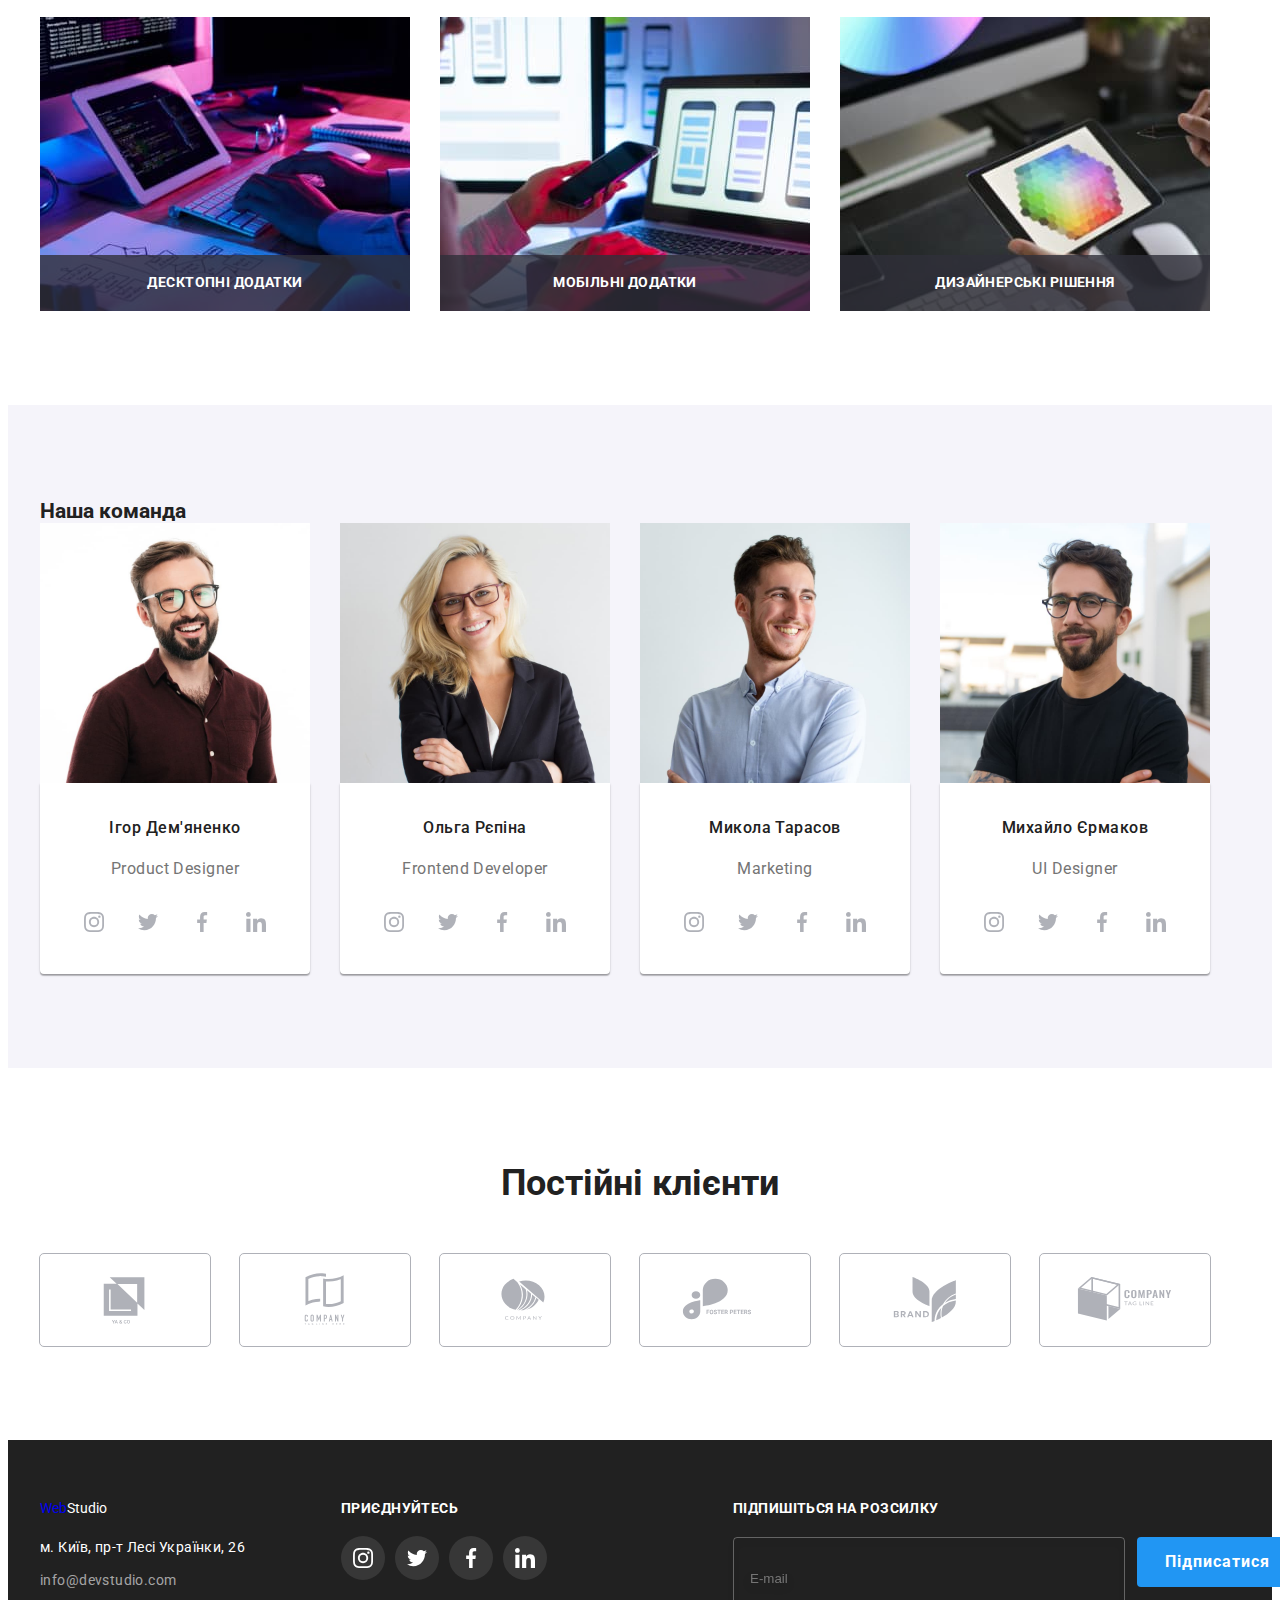
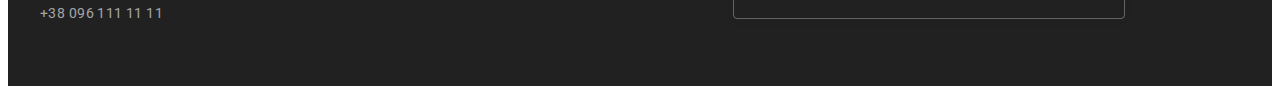
==== commit 739d00e0: "add technology" ====
--- a/index.html
+++ b/index.html
@@ -15,30 +15,30 @@
 </head>
 <body >
 
-     <!-------------Header------------->
+<!----------------Header---------------->
  <header class="header">
-    <div class="header-container container">
+    <div class="header__container container">
     
-     <a class="logo link" href="./index.html">Web<span class="logo-header">Studio</span></a>
+     <a class="header__logo" href="./index.html">Web<span class="header__logo--darkcolor">Studio</span></a>
     <nav>    
     <ul class="site-nav">
-     <li><a  href="./index.html"  class="link current current-nav">Студія</a></li>
-     <li><a  href="./portfolio.html" class="link">Портфоліо</a></li>
-     <li><a href="" class="link header-nav">Контакти</a></li>
+     <li><a  href="./index.html"  class="site-nav__link current current-nav">Студія</a></li>
+     <li><a  href="./portfolio.html" class="site-nav__link">Портфоліо</a></li>
+     <li><a href="" class="site-nav__link header-nav">Контакти</a></li>
     </ul>
     </nav>  
    
      <ul class="auth-nav">
-    <li class="auth-nav-icon  auth-header">
-      <a class="auth-mail link  auth-header " href="mailto:info@devstudio.com">
-         <svg class="auth-nav-icon" width="16" height="12">
+    <li class="">
+      <a class="auth-nav__mail  auth-header" href="mailto:info@devstudio.com">
+         <svg class="auth-nav__icon" width="16" height="12">
         <use href="./images/icons.svg.svg#icon-mail"></use>
       </svg>
         info@devstudio.com</a>
     </li>
     <li class="auth-header">
-       <a class="auth-tel link " href="tel:380961111111">
-         <svg class="auth-nav-icon" width="10" height="16">
+       <a class="auth-nav__tel" href="tel:380961111111">
+         <svg class="auth-nav__icon" width="10" height="16">
         <use href="./images/icons.svg.svg#icon-smartphone"></use>
       </svg>
         +38 096 111 11 11</a>
@@ -52,7 +52,7 @@
 
  <section class="hero section ">
     <div class="container">
-    <h1 class="hero-title">Ефективні рішення для вашого бізнесу</h1>
+    <h1 class="hero__title">Ефективні рішення для вашого бізнесу</h1>
     <button type="button" class="button" data-modal-open>Замовити послугу</button>
     </div>
  </section>
@@ -61,49 +61,47 @@
   
  <!--------Features------->
  <section class="features section">
-    <div class=" container">
+    <div class="container">
     <h2 class="visually-hidden">Особливості</h2>
-    <ul  class="features-container">
-
-      
-     <li class="">
-            <div class="list-item">
+    <ul  class="features__container">
+ <li class="features__list">
+            <div class="features__item">
               <svg class="" width="70" height="70">
                 <use href="./images/icons.svg.svg#icon-antenna"></use>
               </svg>
             </div>
-            <h3 class="features-heading">УВАГА ДО ДЕТАЛЕЙ</h3>
-            <p class="features-paragraf">Ідейні міркування, і навіть початок повсякденної роботи з формування позиції.</p>
+            <h3 class="features__heading">УВАГА ДО ДЕТАЛЕЙ</h3>
+            <p class="features__paragraf">Ідейні міркування, і навіть початок повсякденної роботи з формування позиції.</p>
           </li>
     
-     <li class="">
-          <div class="list-item">
+     <li class="features__list">
+          <div class="features__item">
               <svg class="" width="70" height="70">
                 <use href="./images/icons.svg.svg#icon-clock"></use>
               </svg>
             </div>
-            <h3 class="features-heading">ПУНКТУАЛЬНІСТЬ</h3>
-             <p class="features-paragraf">Завдання організації, особливо рамки і місце навчання кадрів тягне у себе.</p>
+            <h3 class="features__heading">ПУНКТУАЛЬНІСТЬ</h3>
+             <p class="features__paragraf">Завдання організації, особливо рамки і місце навчання кадрів тягне у себе.</p>
         </li>
 
-        <li class="">
-          <div class="list-item">
+        <li class="features__list">
+          <div class="features__item">
               <svg class="" width="70" height="70">
                 <use href="./images/icons.svg.svg#icon-diagram"></use>
               </svg>
             </div>
-            <h3 class="features-heading">ПЛАНУВАННЯ</h3>
-            <p class="features-paragraf">Так само консультація з широким активом значною мірою зумовлює.</p>
+            <h3 class="features__heading">ПЛАНУВАННЯ</h3>
+            <p class="features__paragraf">Так само консультація з широким активом значною мірою зумовлює.</p>
         </li>
 
-        <li class=""> 
-          <div class="list-item">
+        <li class="features__list"> 
+          <div class="features__item">
               <svg class="" width="70" height="70">
                 <use href="./images/icons.svg.svg#icon-astronaut"></use>
               </svg>
             </div>
-           <h3 class="features-heading">СУЧАСНІ ТЕХНОЛОГІЇ </h3> 
-        <p class="features-paragraf">Значимість цих проблем настільки очевидна, що реалізація планових завдань.</p>
+           <h3 class="features__heading">СУЧАСНІ ТЕХНОЛОГІЇ </h3> 
+        <p class="features__paragraf">Значимість цих проблем настільки очевидна, що реалізація планових завдань.</p>
     </li>
     </ul>
 </div>
@@ -112,18 +110,18 @@
 <!----------Techology----------->
  <section class="technology section">
     <div class="container">
-  <h2 class="section-title">Чим ми займаємося</h2>
-  <ul class="technology-style">
+  <h2 class="technology__title">Чим ми займаємося</h2>
+  <ul class="technology__style">
   <li class="technology">
      <img src="./images/technology/about-1.jpg" alt="технології" width="370">
-  <div class="tech-overlay">
+  <div class="technology__overlay">
     <p class="tech-overlay-text">Десктопні додатки</p></div>
   </li>
   <li class="technology"> <img src="./images/technology/about-2.jpg" alt="технології" width="370">
-  <div class="tech-overlay"><p class="tech-overlay-text">Мобільні додатки</p></div>
+  <div class="technology__overlay"><p class="tech-overlay-text">Мобільні додатки</p></div>
   </li>
   <li class="technology"> <img src="./images/technology/about-3.jpg" alt="технології" width="370">
-    <div class="tech-overlay"><p class="tech-overlay-text">Дизайнерські рішення</p></div>
+    <div class="technology__overlay"><p class="tech-overlay-text">Дизайнерські рішення</p></div>
   </li>
   </ul>
   </div>
--- a/css/style.css
+++ b/css/style.css
@@ -63,10 +63,23 @@
     margin-left: auto;
     margin-right:auto;
 }
+a{
+    text-decoration: none;
+}
 
 
 /* ---------Header-----------*/
-.logo {
+.header{
+    border-bottom: 1px solid #ECECEC;
+}
+
+.header__container{
+    display: flex;
+    align-items: center;
+    justify-content: center;
+   
+}
+.header__logo {
     margin-right: 93px;
     font-family: Raleway;
     color: var(--primary-accent-color);
@@ -75,47 +88,17 @@
     line-height: 1.19;
     letter-spacing: 0.03em;
 }
-.logo-header {
+.header__logo--darkcolor {
     color: var(--text-color);
 }
-.logo-link {
-    margin-right: 93px;
-}
-
-.header{
-    border-bottom: 1px solid #ECECEC;
-}
-
-.header-container{
-    display: flex;
-    align-items: center;
-    justify-content: center;
-   
-}
-.auth-nav-icon{
-    margin-right: 10px;
-}
-
-.auth-nav-icon:hover,
-.auth-nav-icon:focus{
-    fill:var(--primary-accent-color)
-}
-
-
-.auth-nav {
-    display: flex;
-    margin-left: auto;
-    gap: 50px;
-  align-items: baseline;
-}
+/******************Navigation********************/
 .site-nav {
     display:flex;
     align-items: center;
     gap:50px;
 }
 
-
-.site-nav .link {
+.site-nav__link {
     display:block;
     padding-top: 32px;
     padding-bottom:32px ;
@@ -130,8 +113,8 @@
 
    
 }
-.site-nav .link:hover ,
-.site-nav .link:focus{
+.site-nav__link :hover ,
+.site-nav__link :focus{
     color: var(--primary-accent-color);
 }
 .site-nav .current {
@@ -160,11 +143,13 @@
       transform: translateX(-50%) scale(1);
 }
 
-.link {
-    text-decoration: none ;
-}
-
- .auth-mail {
+.auth-nav {
+    display: flex;
+    margin-left: auto;
+    gap: 50px;
+  align-items: baseline;
+}
+.auth-nav__mail {
     color: var(--paragraf-color);
     font-weight: 500;
     line-height: 1.14;
@@ -176,8 +161,12 @@
    align-items: center;
    transition: color 250ms cubic-bezier(0.4, 0, 0.2, 1);
 }
-
-.auth-tel {
+.auth-nav__mail:hover,
+.auth-nav__mail:focus {
+    color: #2196F3;
+}
+
+.auth-nav__tel{
     color: var(--paragraf-color);
     font-family: 'Roboto';
     font-weight: 500;
@@ -188,16 +177,17 @@
     align-items: center;
     transition: color 250ms cubic-bezier(0.4, 0, 0.2, 1);
 }
-.auth-nav .auth-mail:hover,
-.auth-nav .auth-mail:focus {
+.auth-nav__tel:hover,
+.auth-nav__tel:focus{
     color: #2196F3;
 }
-.auth-nav .auth-tel:hover,
-.auth-nav .auth-tel:focus{
-    color: #2196F3;
-}
-.auth-nav-icon{
+.auth-nav__icon{
     fill: currentColor;
+    margin-right: 10px;
+}
+.auth-nav__icon:hover,
+.auth-nav__icon:focus{
+    fill:var(--primary-accent-color)
 }
 
 /*----------Hero--------------*/
@@ -215,7 +205,7 @@
     background-repeat: no-repeat;
     background-position: center;
 }
-.hero-title {
+.hero__title{
     margin-bottom: 30px;
     font-weight: 900;
     font-size: 44px;
@@ -256,8 +246,49 @@
     outline: 1px solid var(--primary-accent-color)
 }
 
+/**************Features*********************/
+.features {
+    padding-bottom:0;
+}
+.features__container {
+   display: flex;
+   align-items: center;
+   gap: var(--indent);
+   align-items:flex-start;
+}
+
+.features__heading {
+    font-size: 14px;
+    line-height: 1.2;
+    letter-spacing: 0.03em;
+    text-transform: uppercase;
+    margin-bottom: 10px;
+    
+}
+.features__paragraf {
+    line-height: 1.71;
+    letter-spacing: 0.03em;
+    color:var(--paragraf-color);
+    width: 270px;
+}
+
+.features__item{
+    display: flex;
+    align-items: center;
+    justify-content: center;
+    height: 120px;
+    border-radius: 4px;
+    background-position: center;
+    background-color: var(--primary-background-color);
+    margin-bottom:30px;
+
+}
+
 /********Technology section********/
-.tech-overlay{
+.technology{
+    position: relative;
+}
+.technology__overlay{
     position: absolute;
     bottom:0;
     padding-top: 20px;
@@ -266,9 +297,6 @@
     width:100%;
     text-transform: uppercase;
 }
-.technology{
-    position: relative;
-}
 .tech-overlay-text{
     font-weight: 700;
     line-height: 1.14;
@@ -277,50 +305,7 @@
     text-align: center;
 }
 
-.features-container {
-   display: flex;
-   align-items: center;
-   gap: var(--indent);
-   align-items:flex-start;
-}
-.features {
-    padding-bottom:0;
-}
-
-.features-title {
-    line-height: 1.14;
-    letter-spacing: 0.03em;
-    color:var(--title-text-color) ;
-}
-.features-heading {
-    font-size: 14px;
-    line-height: 1.2;
-    letter-spacing: 0.03em;
-    text-transform: uppercase;
-    margin-bottom: 10px;
-    
-}
-.features-paragraf {
-    line-height: 1.71;
-    letter-spacing: 0.03em;
-    color:var(--paragraf-color);
-    width: 270px;
-}
-
-.list-item {
-    display: flex;
-    align-items: center;
-    justify-content: center;
-    height: 120px;
-    border-radius: 4px;
-    background-position: center;
-    background-color: var(--primary-background-color);
-    margin-bottom:30px;
-
-}
-
-
-.section-title {
+.technology__title {
     margin-bottom: 50px;
    font-size: 36px;
     line-height: 1.16;
@@ -329,7 +314,7 @@
     color: var(--title-text-color);
 }
 
-.technology-style {
+.technology__style {
     display: flex;
     align-items: center;
     gap: var(--indent);
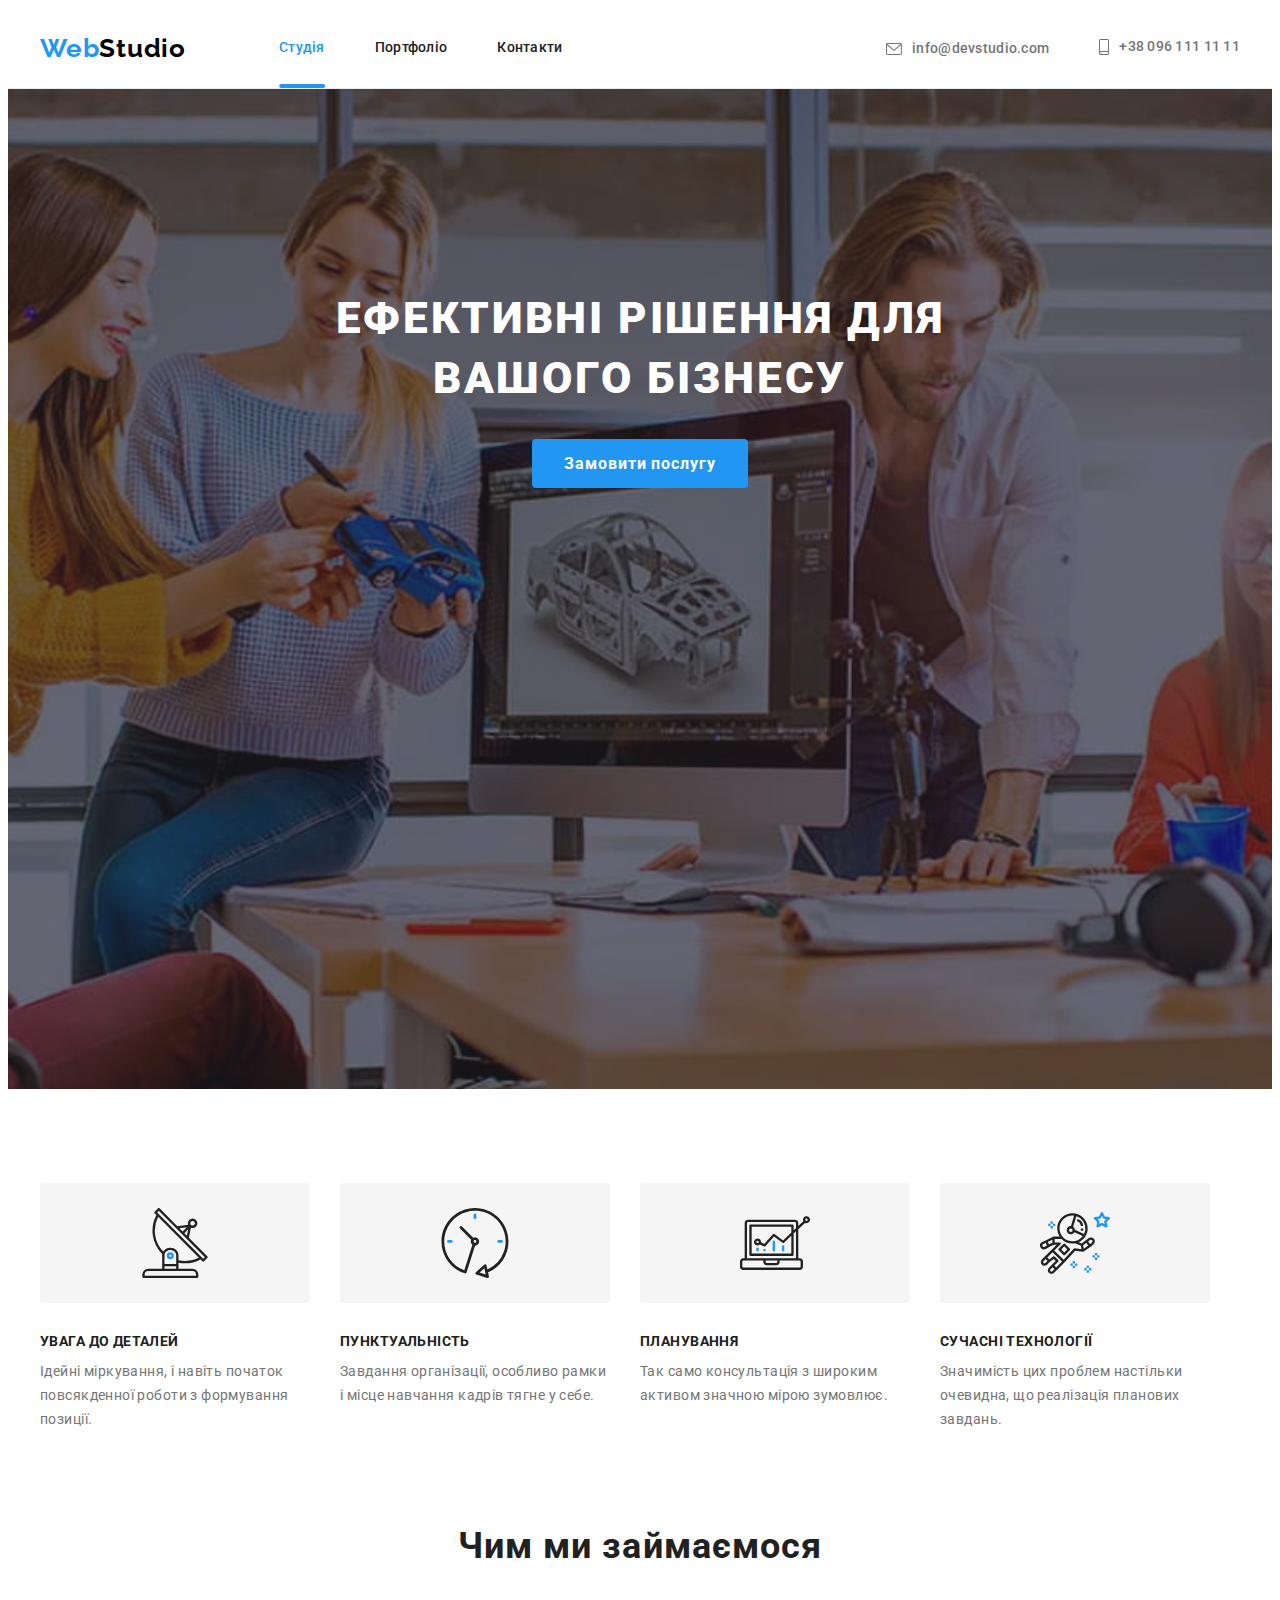
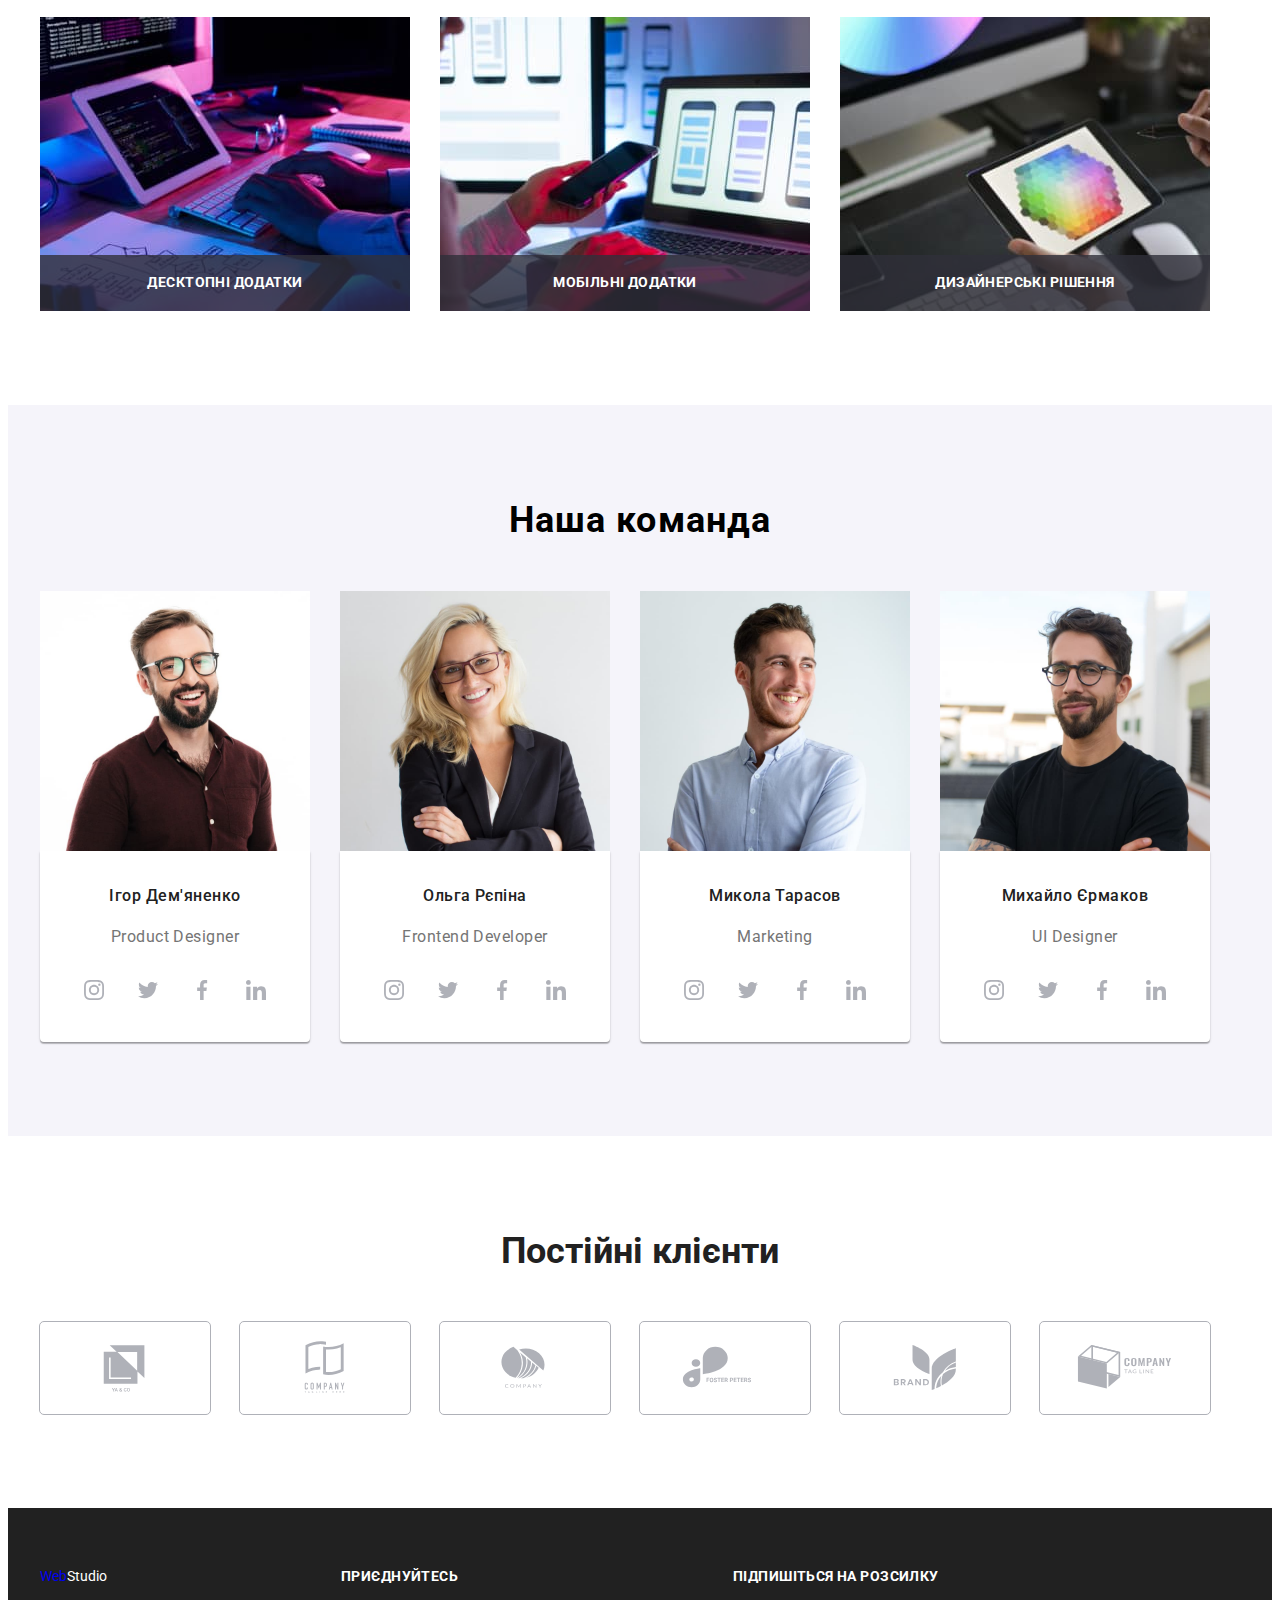
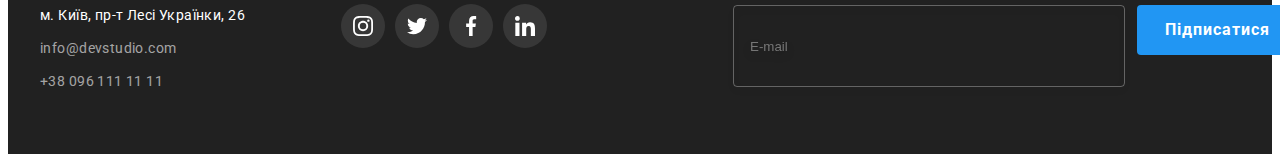
==== commit e460c784: "add team" ====
--- a/index.html
+++ b/index.html
@@ -132,13 +132,13 @@
 <!--------------Team----------->
 <section class="team section ">
     <div class="container">
-   <h2 class="section-title">Наша команда</h2>
+   <h2 class="team__title">Наша команда</h2>
 <ul class="card-set">
-    <li class="card-set-item">
+    <li class="card-set__item">
      <img src="./images/team/team-1.jpg" alt="член команди" width="270"> 
-    <div class="team-wrapper">   
-    <h3 class="team-name">Ігор Дем'яненко</h3>
-    <p class="team-paragraf" lang="en">Product Designer</p>
+    <div class="team__wrapper">   
+    <h3 class="team__name">Ігор Дем'яненко</h3>
+    <p class="team__paragraf" lang="en">Product Designer</p>
       <ul class="socials list">
                 <li class="socials-item">
                   <a
@@ -195,11 +195,11 @@
               </ul>
               </div>
             </li>
-     <li class="card-set-item"> 
+     <li class="card-set__item"> 
         <img src="./images/team/team-2.jpg" alt="член команди" width="270">
-    <div class="team-wrapper">
-         <h3  class="team-name">Ольга Рєпіна</h3>
-        <p class="team-paragraf" lang="en">Frontend Developer</p>
+    <div class="team__wrapper">
+         <h3  class="team__name">Ольга Рєпіна</h3>
+        <p class="team__paragraf" lang="en">Frontend Developer</p>
         <ul class="socials list">
                 <li class="socials-item">
                   <a
@@ -257,11 +257,11 @@
       </div>
      </li>
 
-    <li class="card-set-item"> 
+    <li class="card-set__item"> 
     <img src="./images/team/team-3.jpg" alt="член команди" width="270">
-    <div class="team-wrapper">
-    <h3  class="team-name">Микола Тарасов</h3>
-    <p class="team-paragraf" lang="en">Marketing</p>
+    <div class="team__wrapper">
+    <h3  class="team__name">Микола Тарасов</h3>
+    <p class="team__paragraf" lang="en">Marketing</p>
     <ul class="socials list">
                 <li class="socials-item">
                   <a
@@ -319,11 +319,11 @@
     </div>
     </li>
 
-   <li class="card-set-item">
+   <li class="card-set__item">
         <img src="./images/team/team-4.jpg" alt="член команди" width="270">
-       <div class="team-wrapper">
-         <h3  class="team-name">Михайло Єрмаков</h3>
-        <p class="team-paragraf" lang="en">UI Designer</p>
+       <div class="team__wrapper">
+         <h3  class="team__name">Михайло Єрмаков</h3>
+        <p class="team__paragraf" lang="en">UI Designer</p>
         <ul class="socials list">
                 <li class="socials-item">
                   <a
--- a/css/style.css
+++ b/css/style.css
@@ -320,11 +320,22 @@
     gap: var(--indent);
 }
 
+
+/*****************Team********************/
 .team {
     background-color: var(--other-backround-color);
 }
 
-.team .team-name {
+.team__title{
+    margin-bottom: 50px;
+    font-weight: 700;
+    font-size: 36px;
+    line-height: 1.17;
+    text-align: center;
+    letter-spacing: 0.03em;
+    color: var(--text-color);
+}
+.team__name{
     margin-bottom: 10px;
     font-weight: 500;
     font-size: 16px;
@@ -332,7 +343,7 @@
     letter-spacing: 0.03em;
     text-align: center;
  }
- .team .team-paragraf {
+.team__paragraf {
      font-size: 16px;
      margin-bottom:16px;
     line-height: 1.9;
@@ -341,7 +352,7 @@
     color: var(--paragraf-color)
  }
  
-.team-wrapper {
+.team__wrapper {
     padding: 30px 0;
     background-color: #FFFFFF;
     border-radius: 0px 0px 4px 4px;
@@ -350,6 +361,7 @@
      0px 2px 1px rgba(0, 0, 0, 0.2);
 }
 
+/*********************Socials*****************************/
 .socials{
   display: flex;
   justify-content: center;
@@ -375,6 +387,25 @@
     background-color: var(--primary-accent-color);
     fill: var(--white-color);
 }
+/*************Card-set*********************/
+.card-set__item {
+     transition-property: box-shadow;
+     transition-duration: 250ms;
+     transition-timing-function: cubic-bezier(0.4, 0, 0.2, 1);
+}
+.card-set__item:hover,
+.card-set__item:focus{
+    box-shadow: 0px 1px 1px rgba(0, 0, 0, 0.12),
+     0px 4px 4px rgba(0, 0, 0, 0.06), 
+     1px 4px 6px rgba(0, 0, 0, 0.16);
+}
+.card-set__item{
+    flex-basis: var(--card-set-item);
+}
+.card-set__item:hover .overlay{
+    transform: translateY(0);
+}
+
 /***************Logo****************/
 .logo-title{
     text-align: center;
@@ -511,9 +542,6 @@
     min-width: 231px;
 }
 
-.card-set-item{
-    flex-basis: var(--card-set-item);
-}
 
 .button-portfolio {
     font-family: 'Roboto';
@@ -551,9 +579,6 @@
     line-height: 1.88;
     letter-spacing: 0.03em;
     color: var(--paragraf-color);
-}
-.card-set-item:hover .overlay{
-    transform: translateY(0);
 }
 .galery-thumb{
     position:relative;
@@ -612,17 +637,6 @@
     border-top: none;
 }
 
-.card-set-item {
-     transition-property: box-shadow;
-     transition-duration: 250ms;
-     transition-timing-function: cubic-bezier(0.4, 0, 0.2, 1);
-}
-.card-set-item:hover,
-.card-set-item:focus{
-    box-shadow: 0px 1px 1px rgba(0, 0, 0, 0.12),
-     0px 4px 4px rgba(0, 0, 0, 0.06), 
-     1px 4px 6px rgba(0, 0, 0, 0.16);
-}
 /************Modal Window************/
 .backdrop{
     position:fixed;
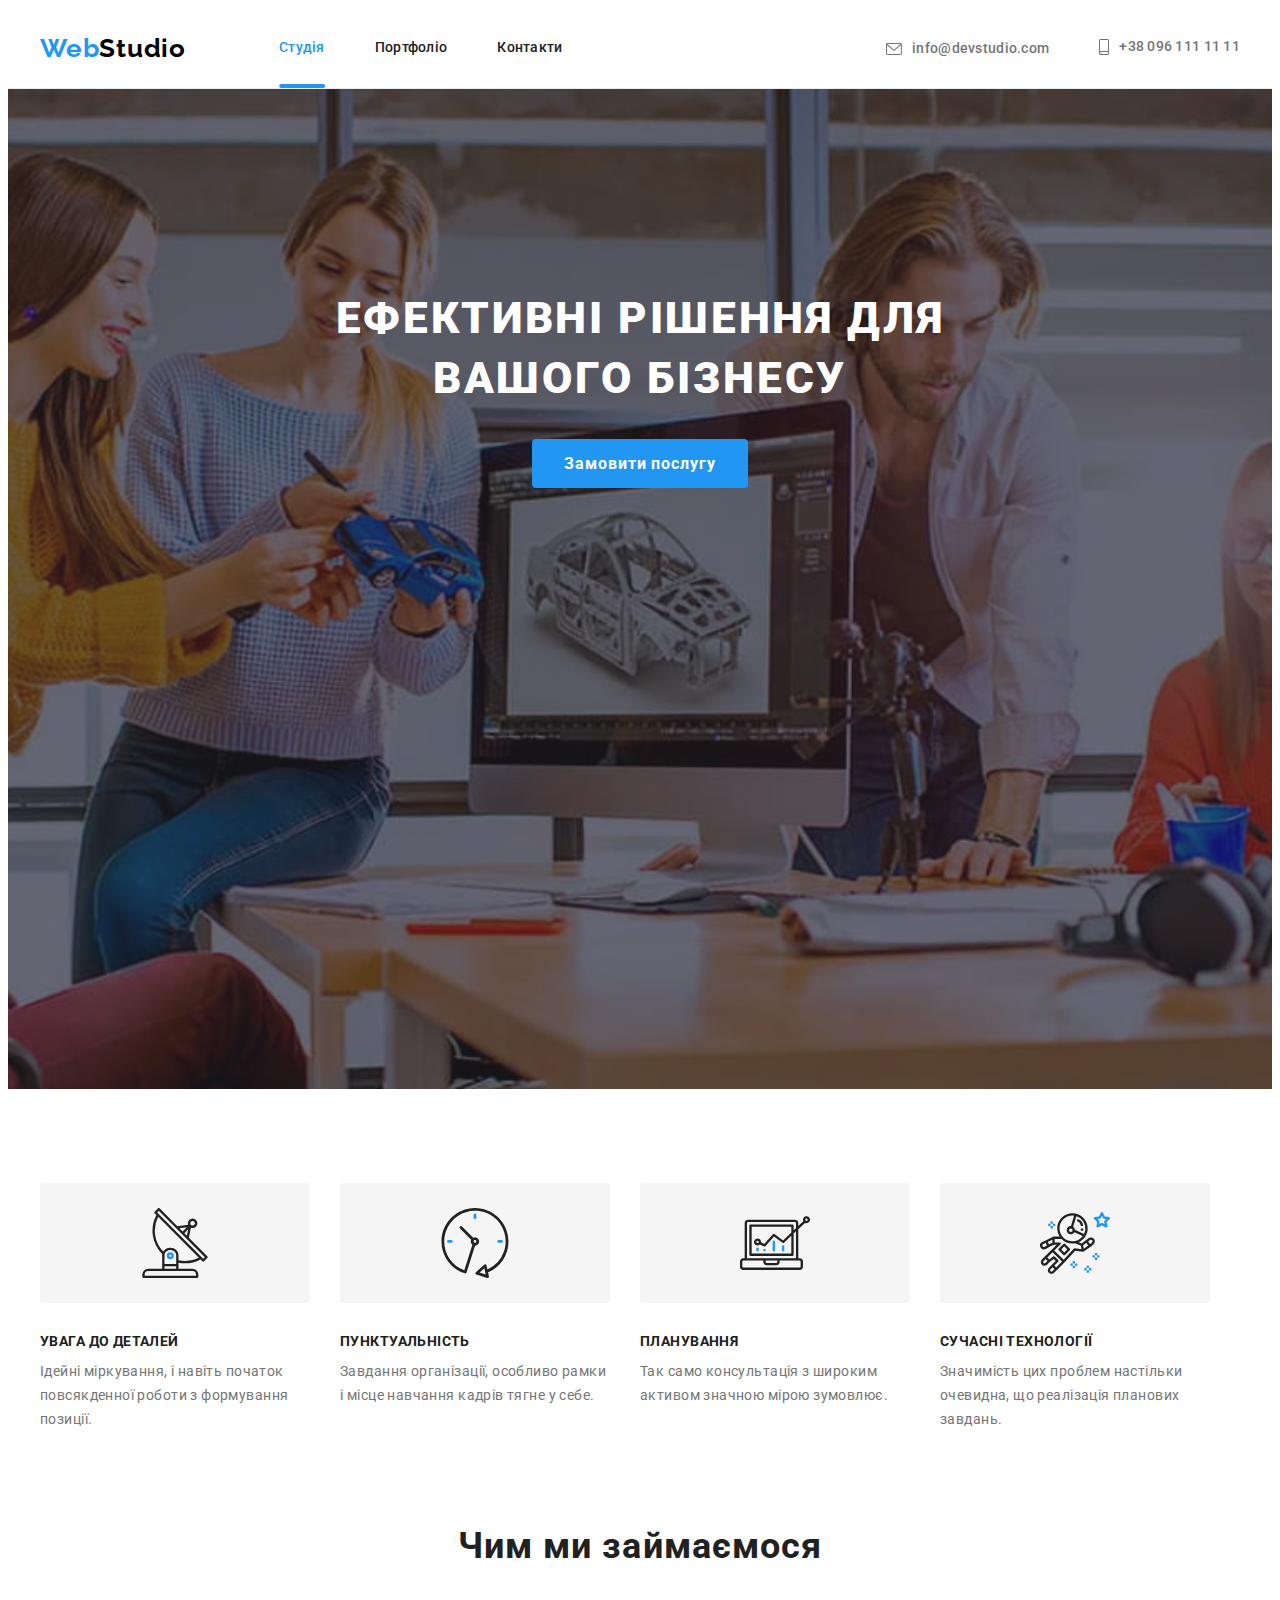
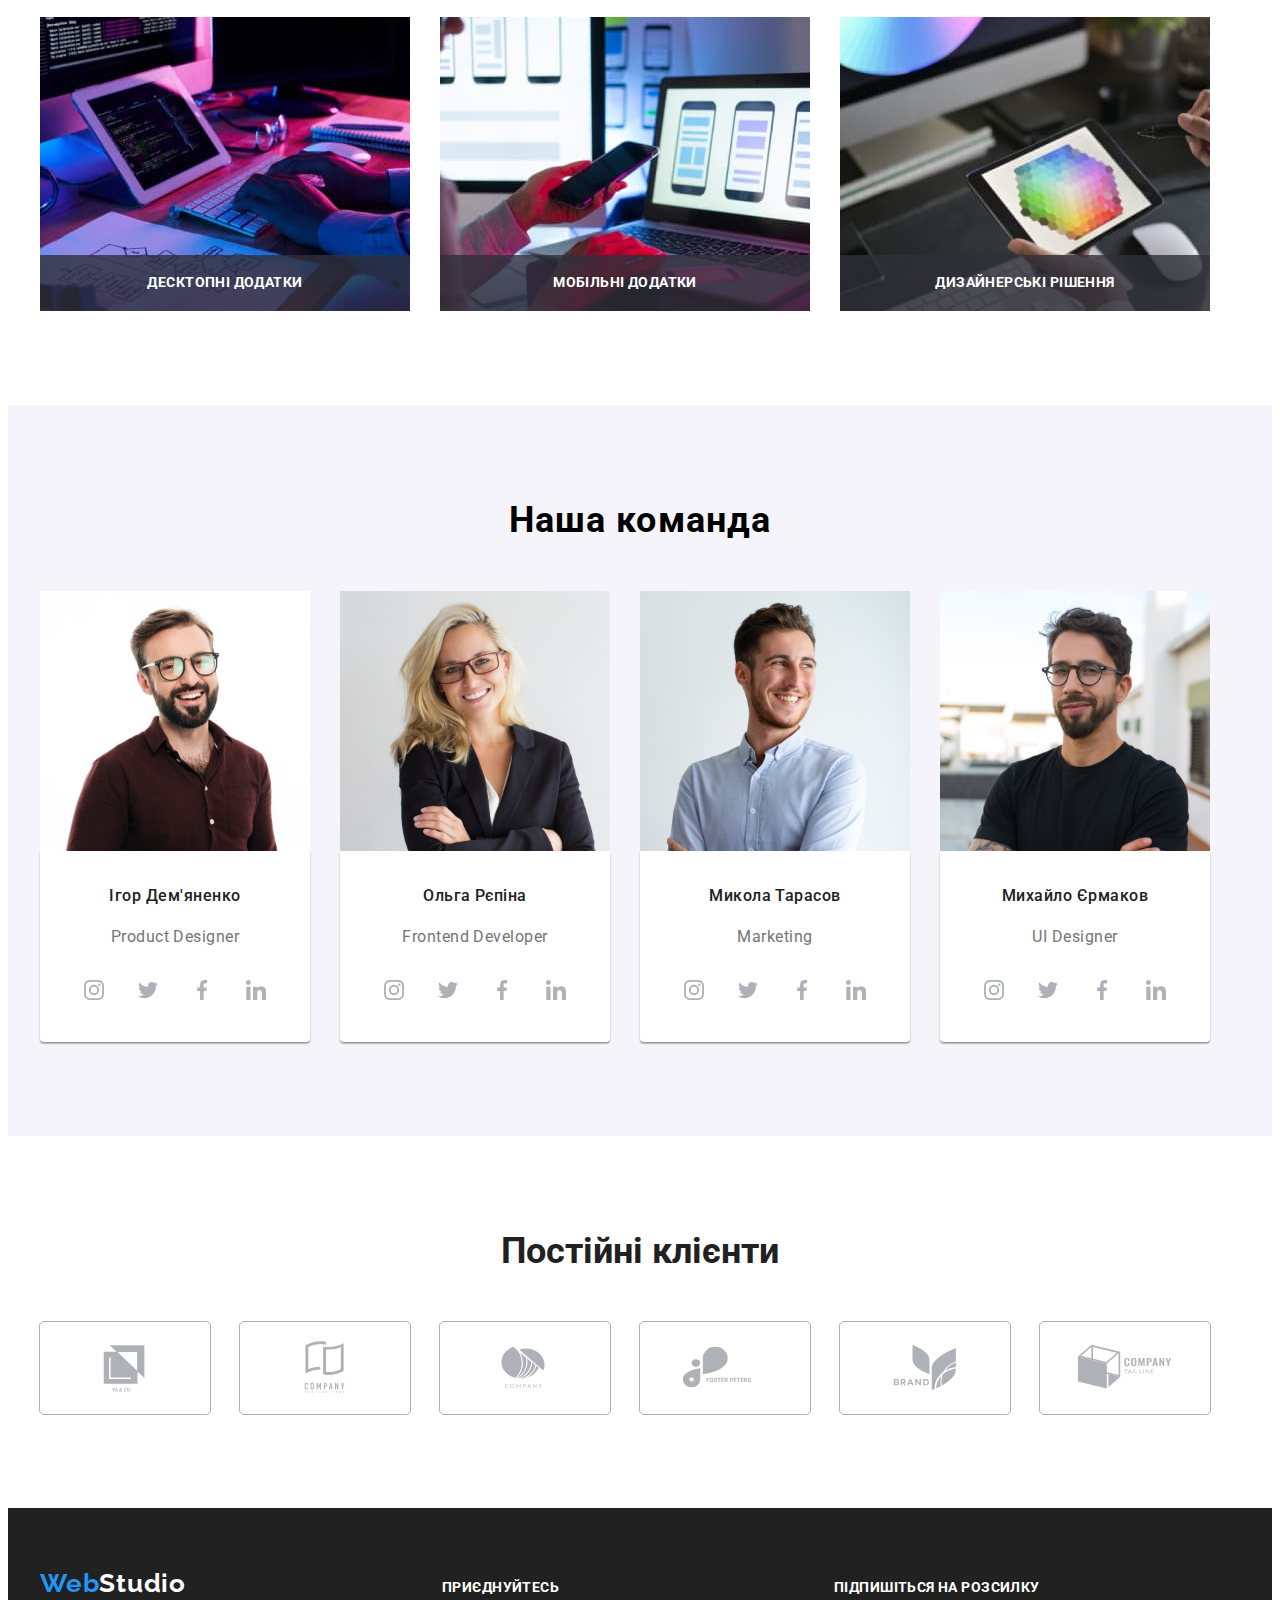
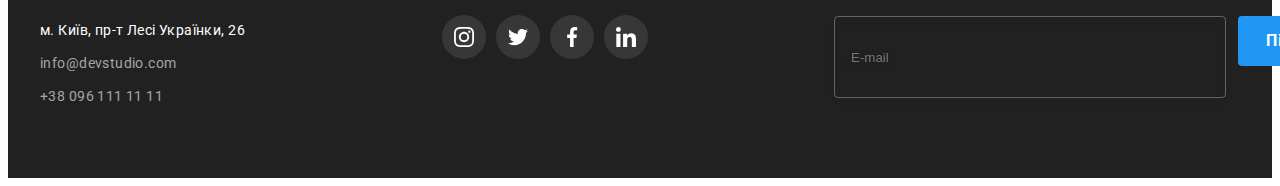
==== commit 4b970ecd: "add footer" ====
--- a/index.html
+++ b/index.html
@@ -140,54 +140,54 @@
     <h3 class="team__name">Ігор Дем'яненко</h3>
     <p class="team__paragraf" lang="en">Product Designer</p>
       <ul class="socials list">
-                <li class="socials-item">
-                  <a
-                    class="social-links link"
+                <li class="socials__item">
+                  <a
+                    class="socials__links link"
                     href="https://instagram.com"
                     target="_blank"
                     rel="noopener noreferrer"
                     aria-label="Instagram icon"
                   >
-                  <svg class="social-icon" width="20" height="20">
+                  <svg class="socials__icon" width="20" height="20">
                     <use href="./images/icons.svg.svg#icon-instagram"></use>
                   </svg>
                   </a>
                 </li>
-                <li class="socials-item">
-                  <a
-                    class="social-links link"
+                <li class="socials__item">
+                  <a
+                    class="socials__links link"
                     href="https://twitter.com"
                     aria-label="Twitter"
                     target="_blank"
                     rel="noopener noreferrer"
                   >
-                  <svg class="social-icon" width="20" height="20">
+                  <svg class="socials__icon" width="20" height="20">
                     <use href="./images/icons.svg.svg#icon-twitter-1"></use>
                   </svg>
                   </a>
                 </li>
-                <li class="socials-item">
-                  <a
-                    class="social-links link"
+                <li class="socials__item">
+                  <a
+                    class="socials__links link"
                     href="https://facebook.com"
                     aria-label="Facebook"
                     target="_blank"
                     rel="noopener noreferrer"
                   > 
-                  <svg class="social-icon" width="20" height="20">
+                  <svg class="socials__icon" width="20" height="20">
                     <use href="./images/icons.svg.svg#icon-facebook"></use>
                   </svg>
                   </a>
                 </li>
-                <li class="socials-item">
-                  <a
-                    class="social-links link"
+                <li class="socials__item">
+                  <a
+                    class="socials__links link"
                     href="https://linkedin.com"
                     aria-label="LinkedIn"
                     target="_blank"
                     rel="noopener noreferrer"
                   > 
-                  <svg class="social-icon" width="20" height="20">
+                  <svg class="socials__icon" width="20" height="20">
                     <use href="./images/icons.svg.svg#icon-linkedin"></use>
                   </svg>
                   </a>
@@ -201,54 +201,54 @@
          <h3  class="team__name">Ольга Рєпіна</h3>
         <p class="team__paragraf" lang="en">Frontend Developer</p>
         <ul class="socials list">
-                <li class="socials-item">
-                  <a
-                    class="social-links link"
+                <li class="socials__item">
+                  <a
+                    class="socials__links link"
                     href="https://instagram.com"
                     target="_blank"
                     rel="noopener noreferrer"
                     aria-label="Instagram icon"
                   >
-                  <svg class="social-icon" width="20" height="20">
+                  <svg class="socials__icon" width="20" height="20">
                     <use href="./images/icons.svg.svg#icon-instagram"></use>
                   </svg>
                   </a>
                 </li>
-                <li class="socials-item">
-                  <a
-                    class="social-links link"
+                <li class="socials__item">
+                  <a
+                    class="socials__links link"
                     href="https://twitter.com"
                     aria-label="Twitter"
                     target="_blank"
                     rel="noopener noreferrer"
                   >
-                  <svg class="social-icon" width="20" height="20">
+                  <svg class="socials__icon" width="20" height="20">
                     <use href="./images/icons.svg.svg#icon-twitter-1"></use>
                   </svg>
                   </a>
                 </li>
-                <li class="socials-item">
-                  <a
-                    class="social-links link"
+                <li class="socials__item">
+                  <a
+                    class="socials__links link"
                     href="https://facebook.com"
                     aria-label="Facebook"
                     target="_blank"
                     rel="noopener noreferrer"
                   > 
-                  <svg class="social-icon" width="20" height="20">
+                  <svg class="socials__icon" width="20" height="20">
                     <use href="./images/icons.svg.svg#icon-facebook"></use>
                   </svg>
                   </a>
                 </li>
-                <li class="socials-item">
-                  <a
-                    class="social-links link"
+                <li class="socials__item">
+                  <a
+                    class="socials__links link"
                     href="https://linkedin.com"
                     aria-label="LinkedIn"
                     target="_blank"
                     rel="noopener noreferrer"
                   > 
-                  <svg class="social-icon" width="20" height="20">
+                  <svg class="socials__icon" width="20" height="20">
                     <use href="./images/icons.svg.svg#icon-linkedin"></use>
                   </svg>
                   </a>
@@ -263,54 +263,54 @@
     <h3  class="team__name">Микола Тарасов</h3>
     <p class="team__paragraf" lang="en">Marketing</p>
     <ul class="socials list">
-                <li class="socials-item">
-                  <a
-                    class="social-links link"
+                <li class="socials__item">
+                  <a
+                    class="socials__links link"
                     href="https://instagram.com"
                     target="_blank"
                     rel="noopener noreferrer"
                     aria-label="Instagram icon"
                   >
-                  <svg class="social-icon" width="20" height="20">
+                  <svg class="socials__icon" width="20" height="20">
                     <use href="./images/icons.svg.svg#icon-instagram"></use>
                   </svg>
                   </a>
                 </li>
-                <li class="socials-item">
-                  <a
-                    class="social-links link"
+                <li class="socials__item">
+                  <a
+                    class="socials__links link"
                     href="https://twitter.com"
                     aria-label="Twitter"
                     target="_blank"
                     rel="noopener noreferrer"
                   >
-                  <svg class="social-icon" width="20" height="20">
+                  <svg class="socials__icon" width="20" height="20">
                     <use href="./images/icons.svg.svg#icon-twitter-1"></use>
                   </svg>
                   </a>
                 </li>
-                <li class="socials-item">
-                  <a
-                    class="social-links link"
+                <li class="socials__item">
+                  <a
+                    class="socials__links link"
                     href="https://facebook.com"
                     aria-label="Facebook"
                     target="_blank"
                     rel="noopener noreferrer"
                   > 
-                  <svg class="social-icon" width="20" height="20">
+                  <svg class="socials__icon" width="20" height="20">
                     <use href="./images/icons.svg.svg#icon-facebook"></use>
                   </svg>
                   </a>
                 </li>
-                <li class="socials-item">
-                  <a
-                    class="social-links link"
+                <li class="socials__item">
+                  <a
+                    class="socials__links link"
                     href="https://linkedin.com"
                     aria-label="LinkedIn"
                     target="_blank"
                     rel="noopener noreferrer"
                   > 
-                  <svg class="social-icon" width="20" height="20">
+                  <svg class="socials__icon" width="20" height="20">
                     <use href="./images/icons.svg.svg#icon-linkedin"></use>
                   </svg>
                   </a>
@@ -325,54 +325,54 @@
          <h3  class="team__name">Михайло Єрмаков</h3>
         <p class="team__paragraf" lang="en">UI Designer</p>
         <ul class="socials list">
-                <li class="socials-item">
-                  <a
-                    class="social-links link"
+                <li class="socials__item">
+                  <a
+                    class="socials__links link"
                     href="https://instagram.com"
                     target="_blank"
                     rel="noopener noreferrer"
                     aria-label="Instagram icon"
                   >
-                  <svg class="social-icon" width="20" height="20">
+                  <svg class="socials__icon" width="20" height="20">
                     <use href="./images/icons.svg.svg#icon-instagram"></use>
                   </svg>
                   </a>
                 </li>
-                <li class="socials-item">
-                  <a
-                    class="social-links link"
+                <li class="socials__item">
+                  <a
+                    class="socials__links link"
                     href="https://twitter.com"
                     aria-label="Twitter"
                     target="_blank"
                     rel="noopener noreferrer"
                   >
-                  <svg class="social-icon" width="20" height="20">
+                  <svg class="socials__icon" width="20" height="20">
                     <use href="./images/icons.svg.svg#icon-twitter-1"></use>
                   </svg>
                   </a>
                 </li>
-                <li class="socials-item">
-                  <a
-                    class="social-links link"
+                <li class="socials__item">
+                  <a
+                    class="socials__links link"
                     href="https://facebook.com"
                     aria-label="Facebook"
                     target="_blank"
                     rel="noopener noreferrer"
                   > 
-                  <svg class="social-icon" width="20" height="20">
+                  <svg class="socials__icon" width="20" height="20">
                     <use href="./images/icons.svg.svg#icon-facebook"></use>
                   </svg>
                   </a>
                 </li>
-                <li class="socials-item">
-                  <a
-                    class="social-links link"
+                <li class="socials__item">
+                  <a
+                    class="socials__links link"
                     href="https://linkedin.com"
                     aria-label="LinkedIn"
                     target="_blank"
                     rel="noopener noreferrer"
                   > 
-                  <svg class="social-icon" width="20" height="20">
+                  <svg class="socials__icon" width="20" height="20">
                     <use href="./images/icons.svg.svg#icon-linkedin"></use>
                   </svg>
                   </a>
@@ -385,43 +385,43 @@
 </section>
 
  <!---------------Logo--------------->
-  <section class="section">
+  <section class="logo section">
     <div class="container" >
-      <h2 class="logo-title">Постійні клієнти</h2>
-      <ul class="logo-icon" >
-
-      <li class="icons-logo">
-        <a class="icons-link" href="">
+      <h2 class="logo__title">Постійні клієнти</h2>
+      <ul class="logo__icon" >
+
+      <li class="logo__icon">
+        <a class="logo__link" href="">
         <svg class="" width="106" height="60">
           <use href="./images/icons.svg.svg#icon-Logo-1"></use>
         </svg>
       </a>
       </li>
-      <li class="icons-logo"><a class="icons-link" href="">
+      <li class="logo__icon"><a class="logo__link" href="">
          <svg class="" width="106" height="60">
           <use href="./images/icons.svg.svg#icon-Logo-2"></use>
         </svg>
       </a>
       </li>
-      <li class="icons-logo"> <a class="icons-link" href="">
+      <li class="logo__icon"> <a class="logo__link" href="">
          <svg class="" width="106" height="60">
           <use href="./images/icons.svg.svg#icon-Logo-3"></use>
         </svg>
       </a>
       </li>
-      <li class="icons-logo"><a class="icons-link" href="">
+      <li class="logo__icon"><a class="logo__link" href="">
          <svg class="" width="106" height="60">
           <use href="./images/icons.svg.svg#icon-Logo-4"></use>
         </svg>
       </a>
       </li>
-      <li class="icons-logo"> <a class="icons-link" href="">
+      <li class="logo__icon"> <a class="logo__link" href="">
          <svg class="" width="106" height="60">
           <use href="./images/icons.svg.svg#icon-Logo-5"></use>
         </svg>
       </a>
       </li>
-      <li class="icons-logo"> <a class="icons-link" href="">
+      <li class="logo__icon"> <a class="logo__link" href="">
          <svg class="" width="106" height="60">
           <use href="./images/icons.svg.svg#icon-Logo-6"></use>
         </svg>
@@ -439,71 +439,71 @@
 
     <footer class="footer">
      <div class="container social-container">
- <div class="footer-wrapper">
-    <div class="footer-section">
-      <div class="footer-logo">
-    <a class="logo logo-footer link" href="./index.html">Web<span class="logo-studio link">Studio</span></a>
+ <div class="footer__wrapper">
+    <div class="footer__section">
+      <div class="footer__logo">
+    <a class="footer__logo--blueside" href="./index.html">Web<span class="footer__logo--whiteside">Studio</span></a>
     </div>
-     <address class="address">
+     <address class="footer-address">
     <ul>
-            <li class="footer-address"><a class="address-name link" href="">м. Київ, пр-т Лесі Українки, 26</a> </li>
-            <li class="footer-address"><a class="address-mail link" href="mailto:info@devstudio.com">info@devstudio.com</a> </li>
-            <li class="footer-address"><a class="address-tel link" href="tel:380961111111">+38 096 111 11 11</a></li>
+            <li class="footer-address__item"><a class="footer-address__name" href="">м. Київ, пр-т Лесі Українки, 26</a> </li>
+            <li class="footer-address__item"><a class="footer-address__mail" href="mailto:info@devstudio.com">info@devstudio.com</a> </li>
+            <li class="footer-address__item"><a class="footer-address__tel" href="tel:380961111111">+38 096 111 11 11</a></li>
     </ul>
     </address>
     </div>
  
 <div class="footer-social">
-<h2 class="socials-title">Приєднуйтесь</h2>
+<h2 class="footer-social_title">Приєднуйтесь</h2>
 <ul class="socials list socials-list ">
-      <li class="socials-item">
-                  <a
-                    class="social-link link"
+      <li class="footer-social__item">
+                  <a
+                    class="footer-social__link"
                     href="https://instagram.com"
                     target="_blank"
                     rel="noopener noreferrer"
                     aria-label="Instagram icon"
                   >
-                  <svg class="social-icon" width="20" height="20">
+                  <svg class="footer-social__icon" width="20" height="20">
                     <use href="./images/icons.svg.svg#icon-instagram"></use>
                   </svg>
                   </a>
                 </li>
-                <li class="socials-item">
-                  <a
-                    class="social-link link"
+                <li class="footer-social__item">
+                  <a
+                    class="footer-social__link"
                     href="https://twitter.com"
                     aria-label="Twitter"
                     target="_blank"
                     rel="noopener noreferrer"
                   >
-                  <svg class="social-icon" width="20" height="20">
+                  <svg class="footer-social__icon" width="20" height="20">
                     <use href="./images/icons.svg.svg#icon-twitter-1"></use>
                   </svg>
                   </a>
                 </li>
-                <li class="socials-item">
-                  <a
-                    class="social-link link"
+                <li class="footer-social__item">
+                  <a
+                    class="footer-social__link"
                     href="https://facebook.com"
                     aria-label="Facebook"
                     target="_blank"
                     rel="noopener noreferrer"
                   > 
-                  <svg class="social-icon" width="20" height="20">
+                  <svg class="footer-social__icon" width="20" height="20">
                     <use href="./images/icons.svg.svg#icon-facebook"></use>
                   </svg>
                   </a>
                 </li>
-                <li class="socials-item">
-                  <a
-                    class="social-link link"
+                <li class="footer-social__item">
+                  <a
+                    class="footer-social__link"
                     href="https://linkedin.com"
                     aria-label="LinkedIn"
                     target="_blank"
                     rel="noopener noreferrer"
                   > 
-                  <svg class="social-icon" width="20" height="20">
+                  <svg class="footer-social__icon" width="20" height="20">
                     <use href="./images/icons.svg.svg#icon-linkedin"></use>
                   </svg>
                   </a>
@@ -513,10 +513,10 @@
 </div>
 
 
-<div class="fotter-forms">
-  <p class="fotter-form-title">Підпишіться на розсилку</p>
+<div class="fotter-form">
+  <p class="fotter-form__title">Підпишіться на розсилку</p>
   <form class="footer-form">
-    <div class="footer-form-text">
+    <div class="footer-form__text">
     <label>
       <input class="footer-text" type="email" name="footer_form" placeholder="E-mail">
     </label>
@@ -543,7 +543,7 @@
       </svg>
     </button>
 
-<!----------------Nodal forms----------------------->
+<!----------------Modal forms----------------------->
 
  <p class="modal-title">Залиште свої дані, ми вам передзвонимо</p>
         <form class="modal-form" name="modal_form">
--- a/css/style.css
+++ b/css/style.css
@@ -362,13 +362,14 @@
 }
 
 /*********************Socials*****************************/
+
 .socials{
   display: flex;
   justify-content: center;
   align-items: center;
   gap: 10px;
 }
-.social-links{
+.socials__links{
   display: flex;
   justify-content: center;
   align-items: center;
@@ -381,8 +382,8 @@
   transition-duration: 250ms;
   transition-timing-function: cubic-bezier(0.4, 0, 0.2, 1);
 }
-.social-links:focus,
-.social-links:hover
+.socials__links:focus,
+.socials__links:hover
 {
     background-color: var(--primary-accent-color);
     fill: var(--white-color);
@@ -407,19 +408,18 @@
 }
 
 /***************Logo****************/
-.logo-title{
+.logo__title{
     text-align: center;
     margin-bottom:50px;
     font-weight: 700;
     font-size: 36px;
 }
-.logo-icon{
+.logo__icon{
     display: flex;
     gap:30px;
-    
-}
-
-.icons-link{
+}
+
+.logo__link{
     display:flex;
     width: 170px;
      border-radius: 4px;
@@ -430,41 +430,108 @@
     outline: 1px solid var(--socials-svg-color);
     transition-property: border, fill;
     transition-duration: 250ms;
-     transition-timing-function: cubic-bezier(0.4, 0, 0.2, 1);
-
-}
-.icons-link:hover,
-.icons-link:focus{
+    transition-timing-function: cubic-bezier(0.4, 0, 0.2, 1);
+
+}
+.logo__link:hover,
+.logo__link:focus{
     border: 1px solid #2196F3;
     fill: var(--primary-accent-color);
 }
 
-
-
- /*-------------Footer-------------*/
+/*-------------Footer-------------*/
  .footer {
    background-color: var(--title-text-color);
    padding-top: 60px;
    padding-bottom:60px;
 }
-
-.logo-footer {
+.footer__section{
+    display: block;
+    margin-right: 70px;
+    min-width: 231px;
+}
+.footer__wrapper{
+    display: flex;
+    align-items: baseline;
+    margin-right: 93px;
+}
+.footer__logo {
+    margin-bottom: 20px;
+}
+
+.footer__logo--blueside {
     margin-right: 0;
-}
-
- .logo .logo-studio {
+    margin-right: 93px;
+    font-family: Raleway;
+    color: var(--primary-accent-color);
+    font-weight: 700;
+    font-size: 26px;
+    line-height: 1.19;
+    letter-spacing: 0.03em;
+    color: var(--primary-accent-color);
+}
+
+.footer__logo--whiteside {
+    color: var(--white-color);
+    margin-right: 0;
+    margin-right: 93px;
+    font-family: Raleway;
+    color: var(--primary-accent-color);
+    font-weight: 700;
+    font-size: 26px;
+    line-height: 1.19;
+    letter-spacing: 0.03em;
     color: var(--white-color);
  }
 
-.footer-logo {
-    margin-bottom: 20px;
+.footer-address__name{
+    display:block;
+    line-height: 1.71;
+    letter-spacing: 0.03em;
+    font-style:normal;
+    margin-bottom: 9px;
+    color: var(--white-color);
+ }
+.footer-address__mail {
+    display:block;
+    font-style: normal;
+    line-height: 1.71;
+    letter-spacing: 0.03em;
+    color: rgba(255, 255, 255, 0.6);
+    margin-bottom:9px;
+    transition-property:color;
+    transition-duration: 250ms;
+    transition-timing-function: cubic-bezier(0.4, 0, 0.2, 1);
+ }
+.footer-address__tel {
+    font-style: normal;
+    line-height: 1.71;
+    letter-spacing: 0.03em;
+    color: rgba(255, 255, 255, 0.6);
+    transition-property:color;
+    transition-duration: 250ms;
+    transition-timing-function: cubic-bezier(0.4, 0, 0.2, 1);
+    }
+
+.footer-address__mail:hover,
+.footer-address__mail:focus{
+    color: var(--primary-accent-color);
+}
+.footer-address__tel:hover,
+.footer-address__tel:focus{
+    color: var(--primary-accent-color);
+}
+.footer-address{
+    display:block;
+    margin-bottom:9px;
 }
 
 .footer-address:not(:last-child){
     margin-bottom: 9px;
 }
 
-.socials-title{
+/**************Footer socials******************/
+.footer-social_title{
     color: var(--white-color);
      font-weight: 700;
     font-size: 14px;
@@ -479,7 +546,7 @@
     gap:93px;
 }  
 
-.social-link{
+.footer-social__link{
    display:flex;
     justify-content: center;
     align-items: center;
@@ -493,56 +560,85 @@
     transition-timing-function: cubic-bezier(0.4, 0, 0.2, 1);
 }
 
-.social-link:hover,
-.social-link:focus{
+.footer-social__link:hover,
+.footer-social__link:focus{
     background-color: var(--primary-accent-color);
 }
-.fotter-form-title{
-    color:#EEEEEE
-}
-
-
- .address .address-name {
-    line-height: 1.71;
-    letter-spacing: 0.03em;
-    font-style:normal;
+
+/*********************Footer form*************************/
+.fotter-form__title{
+    font-weight: 700;
+    font-size: 14px;
+    line-height: 1.14;
+    letter-spacing: 0.03em;
+    text-transform: uppercase;
     color: var(--white-color);
-    margin-bottom: 9px;
- }
- .address .address-mail {
-    font-style: normal;
-    line-height: 1.71;
-    letter-spacing: 0.03em;
-    color: rgba(255, 255, 255, 0.6);
-    transition-property:color;
-    transition-duration: 250ms;
-     transition-timing-function: cubic-bezier(0.4, 0, 0.2, 1);
- }
- .address .address-tel {
-     font-style: normal;
-    line-height: 1.71;
-    letter-spacing: 0.03em;
-    color: rgba(255, 255, 255, 0.6);
-    transition-property:color;
-    transition-duration: 250ms;
-    transition-timing-function: cubic-bezier(0.4, 0, 0.2, 1);
-    }
-.address .address-mail:hover,
-.address .address-mail:focus{
-    color: var(--primary-accent-color);
-}
-.address .address-tel:hover,
-.address .address-tel:focus{
-    color: var(--primary-accent-color);
-}
-
-.footer-section{
+    margin-bottom: 20px;
+}
+.footer-form__text{
+    display: flex;
+    width: 358px;
+    height: 50px;
+}
+.footer-icon-form{
+    transform: translateX(10px);
+}
+
+.footer-text{
     display: block;
-    margin-right: 70px;
-    min-width: 231px;
-}
-
-
+    width: 358px;
+    height: 50px;
+    outline: 1px solid transparent;
+    margin-right: 12px;
+    background-color: transparent;
+    border: 1px solid rgba(255, 255, 255, 0.3);
+    filter: drop-shadow(0px 4px 4px rgba(0, 0, 0, 0.15));
+    border-radius: 4px;
+    padding: 15px 16px;
+    color:var(--white-color);
+    transition: border 250ms cubic-bezier(0.4, 0, 0.2, 1);
+}
+.footer-text:focus {
+    border: 3px solid rgba(255, 255, 255, 0.3);
+}
+
+.footer-btn-icon{
+    fill:var(--white-color)
+}
+.footer-btn-form{
+    display: block;
+}
+.footer-icon-btn{
+    transform: translateX(10px) translateY(5px);
+}
+
+.button-footer{
+     display: block;
+    padding: 8px 28px;
+    font-family: 'Roboto';
+    font-weight: 700;
+    font-size: 16px;
+    line-height: 1.86;
+    display:inline-flex;
+    align-items: center;
+    justify-content: center;
+    letter-spacing: 0.06em;
+    color: var(--white-color);
+    background-color: var(--primary-accent-color);
+    border: none;
+    cursor:pointer;
+    border-radius: 4px;
+    transition-property: outline, backround-color;
+    transition-duration:250ms;
+    transition-timing-function:cubic-bezier(0.4, 0, 0.2, 1);
+}
+.button-footer:hover,
+.button-footer:focus{
+    background-color:var(--overlov-tech-bg-color);
+    outline: 1px solid var(--primary-accent-color)
+}
+
+/****************Portfolio******************/
 .button-portfolio {
     font-family: 'Roboto';
     font-style: normal;
@@ -566,7 +662,7 @@
      0px 1px 2px rgba(0, 0, 0, 0.08), 
      0px 2px 2px rgba(0, 0, 0, 0.12);
 }
- .galery-title {
+ .galery__title {
     margin-bottom: 4px;
      font-size: 18px;
     line-height: 2;
@@ -574,7 +670,7 @@
     color: var(--title-text-color);
 }
 
-.galery-paragraf {
+.galery__paragraf {
    font-size: 16px;
     line-height: 1.88;
     letter-spacing: 0.03em;
@@ -584,12 +680,13 @@
     position:relative;
     overflow: hidden;
 }
-.overlay-text{
-font-size: 18px;
-line-height: 1.56;
-letter-spacing: 0.03em;
-color: var(--white-color);
-}
+.overlay__text{
+    font-weight: 400;
+    font-size: 18px;
+    line-height: 28px;
+    letter-spacing: 0.03em;
+    color: var(--white-color);
+    }
 
 .overlay{
  position:absolute;
@@ -605,7 +702,6 @@
  transform: translateY(100%);
   transition: transform 250ms ease;
   user-select: none;
-
 }
 
 .visually-hidden {
@@ -636,6 +732,7 @@
     border: 1px solid #EEEEEE;
     border-top: none;
 }
+
 
 /************Modal Window************/
 .backdrop{
@@ -831,79 +928,4 @@
     left:3px;
 }
 
-.footer-wrapper{
-    display: flex;
-    align-items: baseline;
-    margin-right: 93px;
-}
-.footer-form-text{
-    display: flex;
-    width: 358px;
-    height: 50px;
-}
-.footer-icon-form{
-    transform: translateX(10px);
-}
-
-.fotter-form-title{
-    font-weight: 700;
-    font-size: 14px;
-    line-height: 1.14;
-    letter-spacing: 0.03em;
-    text-transform: uppercase;
-    color: var(--white-color);
-    margin-bottom: 20px;
-}
-.footer-text{
-    display: block;
-    width: 358px;
-    height: 50px;
-    outline: 1px solid transparent;
-    margin-right: 12px;
-    background-color: transparent;
-    border: 1px solid rgba(255, 255, 255, 0.3);
-    filter: drop-shadow(0px 4px 4px rgba(0, 0, 0, 0.15));
-    border-radius: 4px;
-    padding: 15px 16px;
-    color:var(--white-color);
-    transition: border 250ms cubic-bezier(0.4, 0, 0.2, 1);
-}
-.footer-text:focus {
-    border: 3px solid rgba(255, 255, 255, 0.3);
-}
-
-.footer-btn-icon{
-    fill:var(--white-color)
-}
-.footer-btn-form{
-    display: block;
-}
-.footer-icon-btn{
-    transform: translateX(10px) translateY(5px);
-}
-
-.button-footer{
-     display: block;
-    padding: 8px 28px;
-    font-family: 'Roboto';
-    font-weight: 700;
-    font-size: 16px;
-    line-height: 1.86;
-    display:inline-flex;
-    align-items: center;
-    justify-content: center;
-    letter-spacing: 0.06em;
-    color: var(--white-color);
-    background-color: var(--primary-accent-color);
-    border: none;
-    cursor:pointer;
-    border-radius: 4px;
-    transition-property: outline, backround-color;
-    transition-duration:250ms;
-    transition-timing-function:cubic-bezier(0.4, 0, 0.2, 1);
-}
-.button-footer:hover,
-.button-footer:focus{
-    background-color:var(--overlov-tech-bg-color);
-    outline: 1px solid var(--primary-accent-color)
-}+
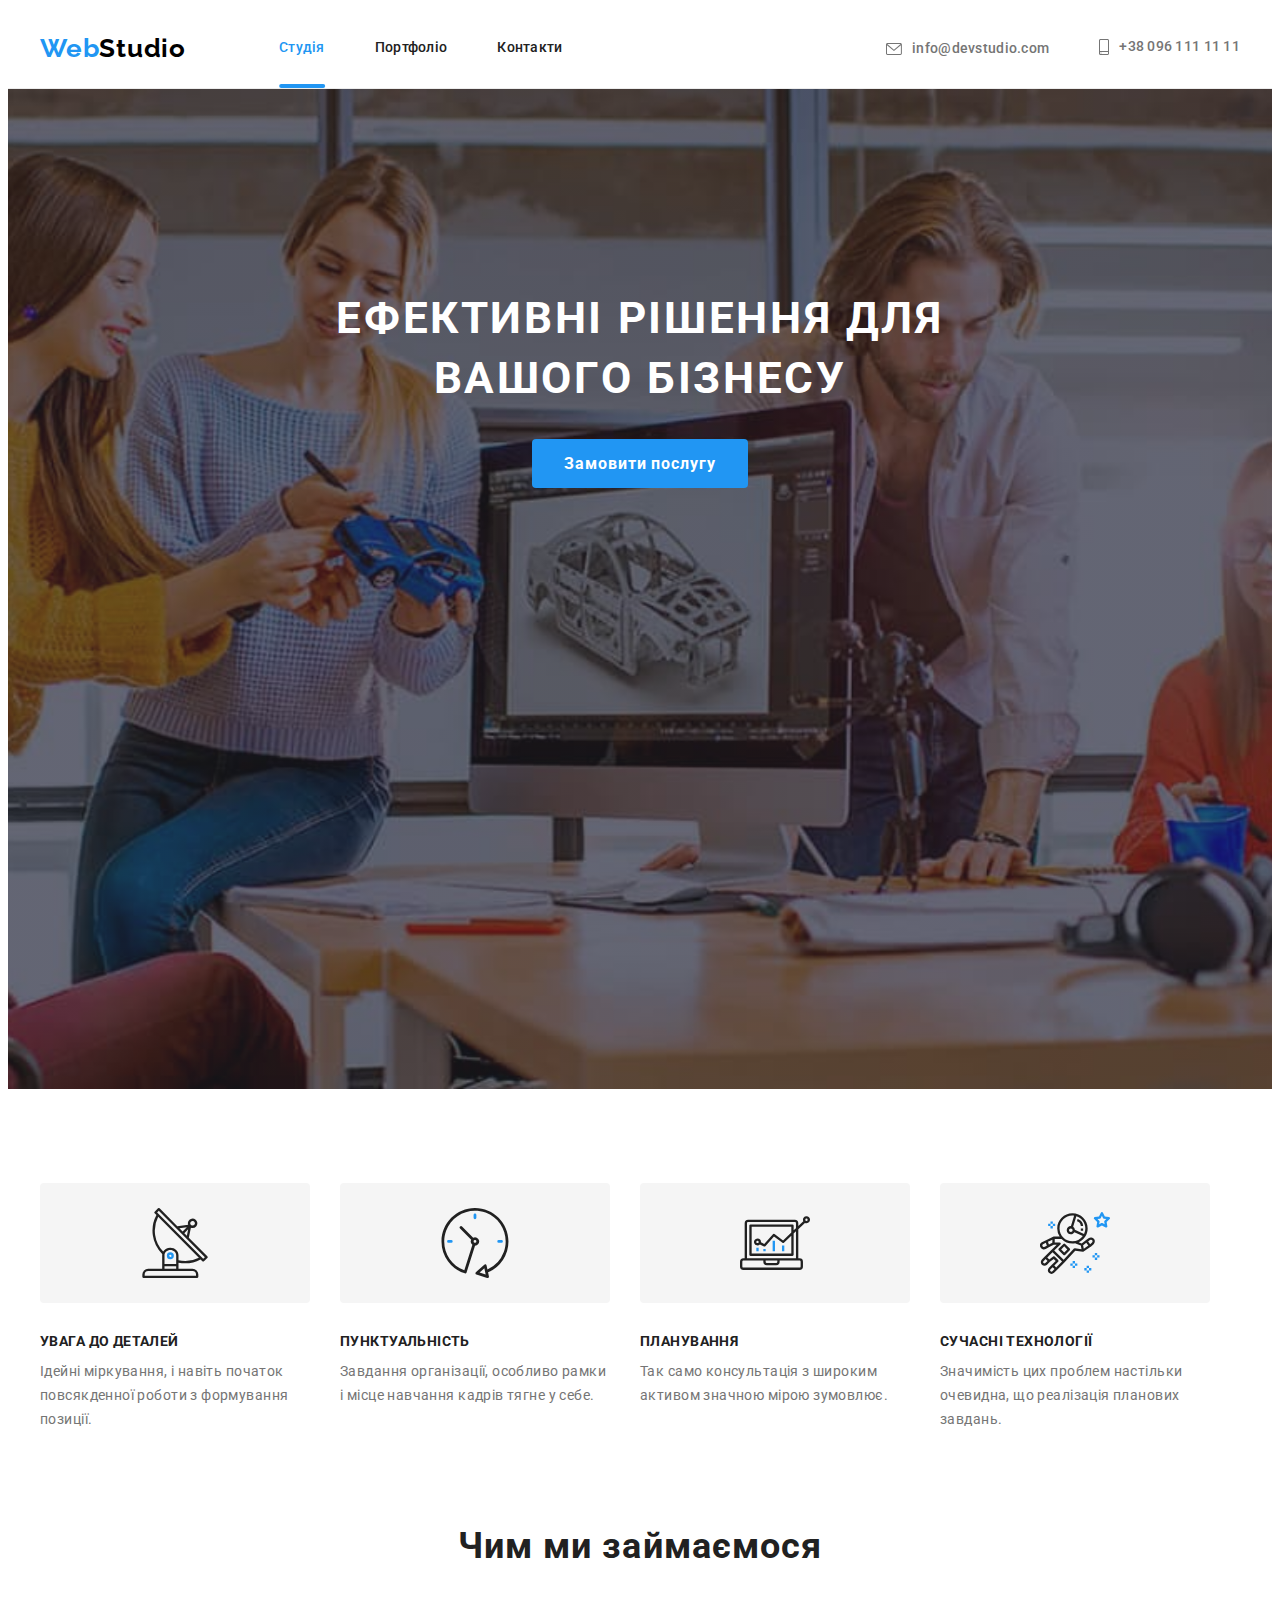
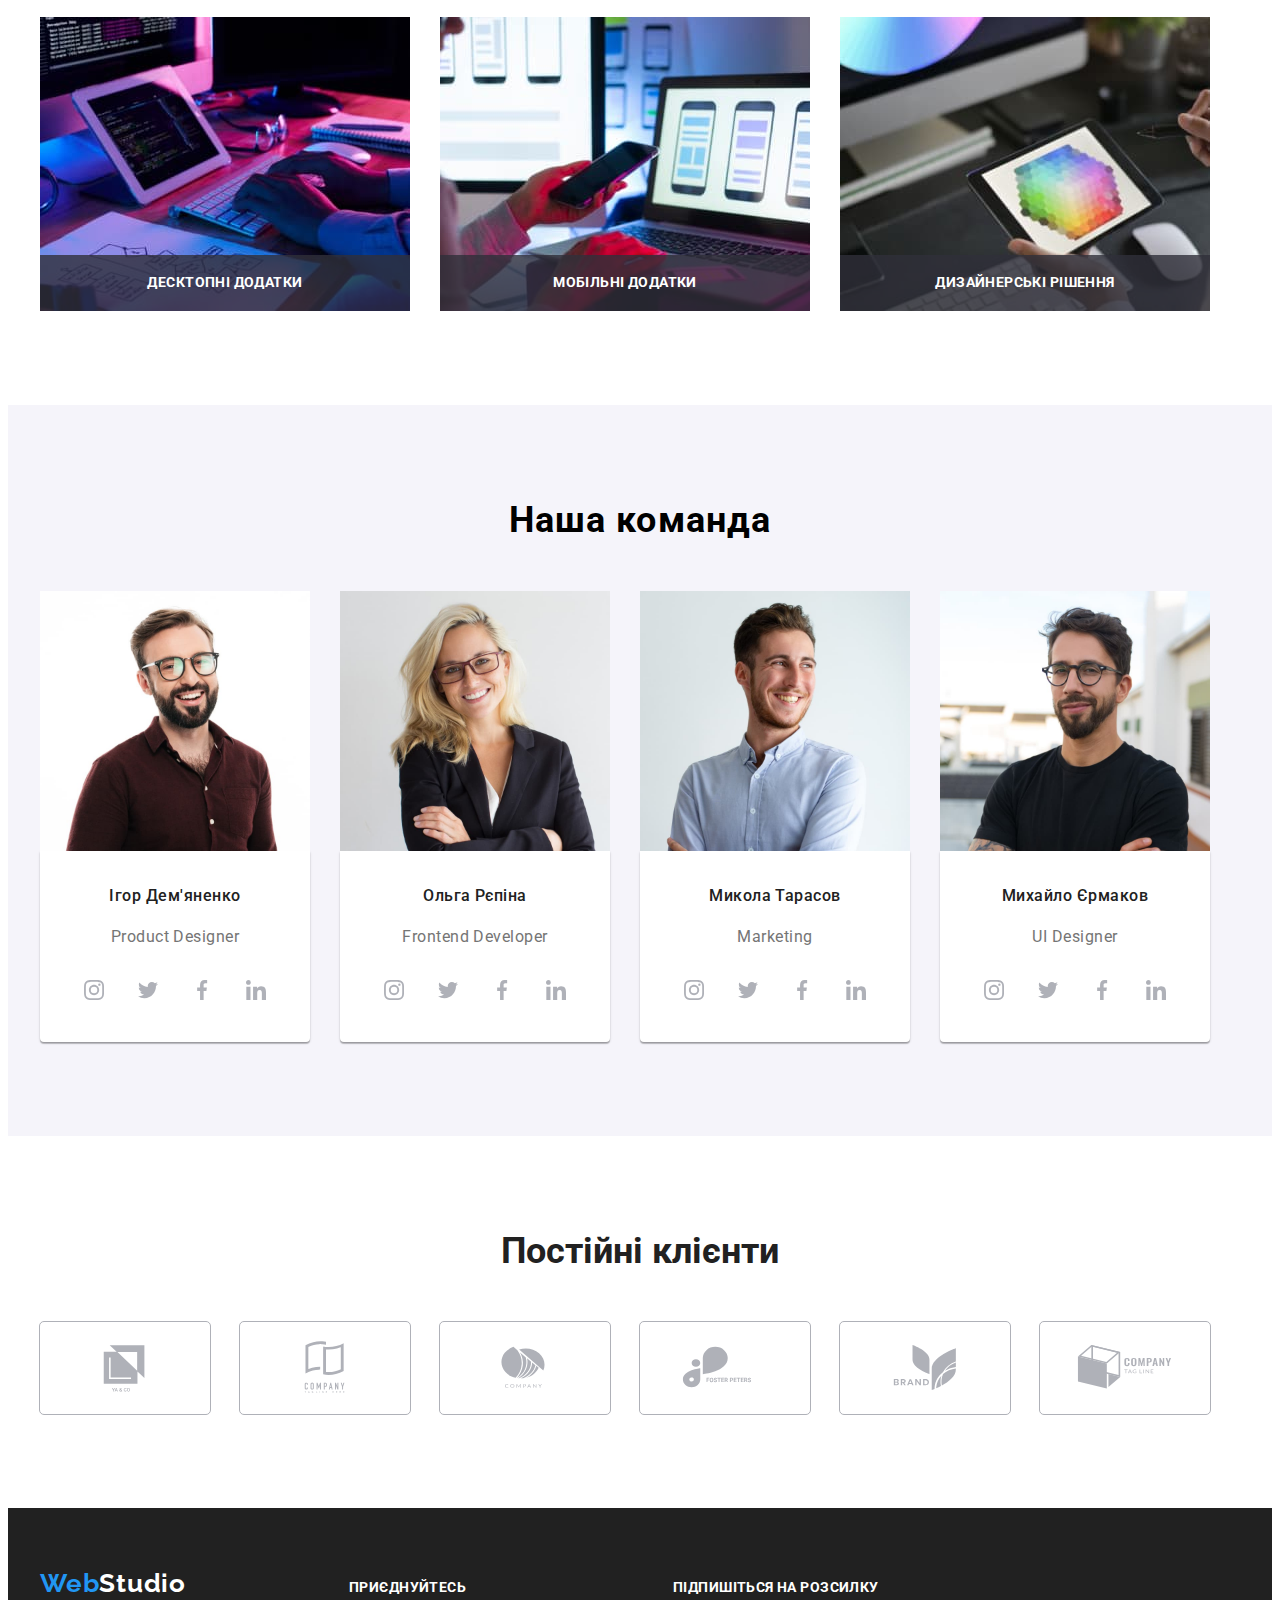
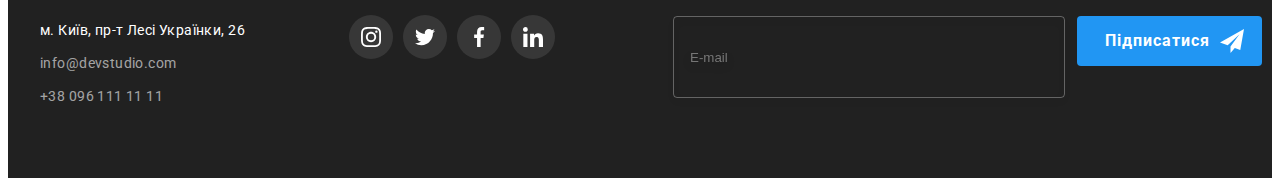
==== commit c7819c55: "remade footer and add loyout and pajes" ====
--- a/index.html
+++ b/index.html
@@ -11,7 +11,7 @@
     <link rel="preconnect" href="https://fonts.googleapis.com">
     <link rel="preconnect" href="https://fonts.gstatic.com" crossorigin>
     <link href="https://fonts.googleapis.com/css2?family=Raleway:wght@700&family=Roboto:wght@400;500;700;900&display=swap" rel="stylesheet">
-    <link rel="stylesheet" href="./css/style.css">
+    <link rel="stylesheet" href="./css/main.min.css">
 </head>
 <body >
 
@@ -22,8 +22,8 @@
      <a class="header__logo" href="./index.html">Web<span class="header__logo--darkcolor">Studio</span></a>
     <nav>    
     <ul class="site-nav">
-     <li><a  href="./index.html"  class="site-nav__link current current-nav">Студія</a></li>
-     <li><a  href="./portfolio.html" class="site-nav__link">Портфоліо</a></li>
+     <li><a href="./index.html"  class="site-nav__link current current-nav">Студія</a></li>
+     <li><a href="./portfolio.html" class="site-nav__link">Портфоліо</a></li>
      <li><a href="" class="site-nav__link header-nav">Контакти</a></li>
     </ul>
     </nav>  
@@ -433,14 +433,13 @@
 
 </main>
 
-
-
 <!-------------Footer---------------->
 
-    <footer class="footer">
-     <div class="container social-container">
+    <footer class="footer section">
+    <div class="container social-container">
  <div class="footer__wrapper">
     <div class="footer__section">
+      <div class="footer__address-container">
       <div class="footer__logo">
     <a class="footer__logo--blueside" href="./index.html">Web<span class="footer__logo--whiteside">Studio</span></a>
     </div>
@@ -452,6 +451,7 @@
     </ul>
     </address>
     </div>
+    </div>
  
 <div class="footer-social">
 <h2 class="footer-social_title">Приєднуйтесь</h2>
@@ -512,7 +512,7 @@
 </div>
 </div>
 
-
+<div class="container">
 <div class="fotter-form">
   <p class="fotter-form__title">Підпишіться на розсилку</p>
   <form class="footer-form">
@@ -532,71 +532,72 @@
   </form>
 </div>
 </div>
+</div>
 </footer>
-
-<!---------Modal Window------------>
+    
+<!--------- Modal Window------------>
 <div class="backdrop is-hidden" data-modal>
   <div class="modal">
-    <button class="modal-btn" data-modal-close>
-      <svg class="modal-icon" width="11" height="11">
+    <button class="modal__btn" data-modal-close>
+      <svg class="modal__icon" width="11" height="11">
         <use href="./images/icons.svg.svg#icon-backdrop-icon"></use>
       </svg>
     </button>
 
 <!----------------Modal forms----------------------->
 
- <p class="modal-title">Залиште свої дані, ми вам передзвонимо</p>
+ <p class="modal__title">Залиште свої дані, ми вам передзвонимо</p>
         <form class="modal-form" name="modal_form">
-          <div class="modal-form-group" role="group">
-            <label class="modal-label" for="user_name">Ім'я</label>
-
-            <div class="modal-form-wrapper">
-              <input class="modal-field" type="text" name="user_name" id="user_name"/>
-              <svg class="modal-form-icon" width="18" height="18">
+          <div class="modal__form-group" role="group">
+            <label class="modal__label" for="user_name">Ім'я</label>
+
+            <div class="modal__form-wrapper">
+              <input class="modal__field" type="text" name="user_name" id="user_name"/>
+              <svg class="modal__form-icon" width="18" height="18">
                 <use href="./images/icons.svg.svg#icon-person-modal"></use>
               </svg>
             </div>
-            <label class="modal-label" for="user_phone">Телефон</label>
-            <div class="modal-form-wrapper">
-              <input class="modal-field" type="tel" name="user_phone" id="user_phone" />
-              <svg class="modal-form-icon" width="18" height="18">
+            <label class="modal__label" for="user_phone">Телефон</label>
+            <div class="modal__form-wrapper">
+              <input class="modal__field" type="tel" name="user_phone" id="user_phone" />
+              <svg class="modal__form-icon" width="18" height="18">
                 <use href="./images/icons.svg.svg#icon-phone-modal"></use>
               </svg>
             </div>
-            <label class="modal-label" for="user_mail">Пошта</label>
-            <div class="modal-form-wrapper">
-              <input class="modal-field" type="email" name="user_mail" id="user_mail" />
-              <svg class="modal-form-icon" width="18" height="18">
+            <label class="modal__label" for="user_mail">Пошта</label>
+            <div class="modal__form-wrapper">
+              <input class="modal__field" type="email" name="user_mail" id="user_mail" />
+              <svg class="modal__form-icon" width="18" height="18">
                 <use href="./images/icons.svg.svg#icon-email-modal"></use>
               </svg>
             </div>
 
             <div>
-            <label class="modal-label" for="user_message">Коментар</label>
+            <label class="modal__label" for="user_message">Коментар</label>
             <textarea
-              class="modal-form-message" name="user_message"
+              class="modal__form-message" name="user_message"
               id="user_message" cols="4" placeholder="Введіть текст"></textarea>
             </div>
 
           </div>
-          <div class="modal-agreement" role="group">
+          <div class="modal__agreement" role="group">
             <div class="modal-form-checkb-icon">
-            <input class="modal-form-checkbox" type="checkbox" id="user_agreement"/>
+            <input class="modal__form-checkbox" type="checkbox" id="user_agreement"/>
            <span class="icon-checbox"><svg class="modal-svg" width="11" height="8">
               <use href="./images/icons.svg.svg#icon-Vector-1"></use>
             </svg>
             </span>
             </div>
-             <label class="modal-form-agreement-desc" for="user_agreement">
+             <label class="modal__form-agreement-desc" for="user_agreement">
               Погоджуюся з розсилкою та приймаю
-              <a class="modal-form-agreement-link" href="">Умови договору</a>
+              <a class="modal__form-agreement-link" href="">Умови договору</a>
             </label>
           </div>
-          <button class="modal-form-btn button" type="submit">Відправити</button>
+          <button class="modal__form-btn button" type="submit">Відправити</button>
         </form>
 </div>
 </div>
 
-<script src="./modal.js"></script>
+<script src="./js/modal.js"></script>
 </body>
 </html>--- a/css/main.min.css
+++ b/css/main.min.css
@@ -0,0 +1 @@
+:root{--title-text-color: #212121;--white-color: #FFFFFF;--paragraf-color: #757575;--primary-accent-color:#2196F3;--second-background-color: #2F303A;--other-backround-color:#F5F4FA;--primary-background-color: #F5F5F5;--text-color: #000000;--overlov-bg-color: rgba(33, 150, 243, 0.9);--overlov-tech-bg-color:rgba(47, 48, 58, 0.8);--indent:30px;--items:4;--socials-svg-color:#AFB1B8;--socials-svg-bg-color: rgba(255, 255, 255, 0.1);--modal-idx:100;--anim-fast: 500ms ease;--card-set-item: calc((100%-var(--indent)*(var(items)-1))/var(--items))}.visually-hidden{position:absolute;white-space:nowrap;width:1px;height:1px;overflow:hidden;border:0;padding:0;clip:rect(0 0 0 0);-webkit-clip-path:insest(50%);clip-path:insest(50%);margin:-1px}body{font-family:"Roboto",sans-serif;background-color:#fff;color:var(--title-text-color);font-size:14px}h1,h2,h3,h4,h5,h6,p{margin:0}ul{list-style:none;margin:0;padding:0}img{display:block}a{text-decoration:none}.container{width:1200px;padding-left:15px;padding-right:15px;margin-left:auto;margin-right:auto}.section{padding-top:94px;padding-bottom:94px}.site-nav{display:-webkit-box;display:-ms-flexbox;display:flex;-webkit-box-align:center;-ms-flex-align:center;align-items:center;gap:50px}.site-nav__link{display:block;padding-top:32px;padding-bottom:32px;color:var(--title-text-color);font-weight:500;line-height:1.14;position:relative;letter-spacing:.02em;-webkit-transition-property:color;transition-property:color;-webkit-transition-duration:250ms;transition-duration:250ms;-webkit-transition-timing-function:cubic-bezier(0.4, 0, 0.2, 1);transition-timing-function:cubic-bezier(0.4, 0, 0.2, 1)}.site-nav__link:hover,.site-nav__link:focus{color:var(--primary-accent-color)}.site-nav .current{color:var(--primary-accent-color)}.auth-nav{display:-webkit-box;display:-ms-flexbox;display:flex;margin-left:auto;gap:50px;-webkit-box-align:baseline;-ms-flex-align:baseline;align-items:baseline}.auth-nav__mail{color:var(--paragraf-color);font-weight:500;line-height:1.14;letter-spacing:.02em;display:-webkit-box;display:-ms-flexbox;display:flex;-webkit-box-align:baseline;-ms-flex-align:baseline;align-items:baseline;-webkit-box-align:center;-ms-flex-align:center;align-items:center;display:flex;align-items:center;-webkit-transition:color 250ms cubic-bezier(0.4, 0, 0.2, 1);transition:color 250ms cubic-bezier(0.4, 0, 0.2, 1)}.auth-nav__mail:hover,.auth-nav__mail:focus{color:#2196f3}.auth-nav__tel{color:var(--paragraf-color);font-family:"Roboto";font-weight:500;font-size:14px;line-height:1.14;letter-spacing:.02em;display:-webkit-box;display:-ms-flexbox;display:flex;-webkit-box-align:center;-ms-flex-align:center;align-items:center;-webkit-transition:color 250ms cubic-bezier(0.4, 0, 0.2, 1);transition:color 250ms cubic-bezier(0.4, 0, 0.2, 1)}.auth-nav__tel:hover,.auth-nav__tel:focus{color:#2196f3}.auth-nav__icon{fill:currentColor;margin-right:10px}.auth-nav__icon:hover,.auth-nav__icon:focus{fill:var(--primary-accent-color)}.current-nav .current{opacity:1;-webkit-transform:translateX(-50%) scale(1);transform:translateX(-50%) scale(1)}.current-nav::after{content:"";position:absolute;left:50%;bottom:0%;-webkit-transform:translateX(-50%) scaleX(0.3);transform:translateX(-50%) scaleX(0.3);display:block;width:100%;height:4px;border-radius:2px;opacity:0;background-color:var(--primary-accent-color);-webkit-transition-property:opacity;transition-property:opacity;-webkit-transition-duration:250ms;transition-duration:250ms;-webkit-transition-timing-function:cubic-bezier(0.4, 0, 0.2, 1);transition-timing-function:cubic-bezier(0.4, 0, 0.2, 1);opacity:1;-webkit-transform:translateX(-50%) scale(1);transform:translateX(-50%) scale(1)}.button{display:block;margin:auto;padding:10px 32px;min-width:152px;font-family:"Roboto";font-weight:700;font-size:16px;line-height:1.86;display:-webkit-box;display:-ms-flexbox;display:flex;-webkit-box-align:center;-ms-flex-align:center;align-items:center;text-align:center;letter-spacing:.06em;color:var(--white-color);background-color:var(--primary-accent-color);border:none;cursor:pointer;border-radius:4px;-webkit-transition-property:outline,backround-color;transition-property:outline,backround-color;-webkit-transition-duration:250ms;transition-duration:250ms;-webkit-transition-timing-function:cubic-bezier(0.4, 0, 0.2, 1);transition-timing-function:cubic-bezier(0.4, 0, 0.2, 1)}.button:hover,.button:focus{background-color:var(--overlov-tech-bg-color);outline:1px solid var(--primary-accent-color)}.socials{display:-webkit-box;display:-ms-flexbox;display:flex;-webkit-box-pack:center;-ms-flex-pack:center;justify-content:center;-webkit-box-align:center;-ms-flex-align:center;align-items:center;gap:10px}.socials__links{display:-webkit-box;display:-ms-flexbox;display:flex;-webkit-box-pack:center;-ms-flex-pack:center;justify-content:center;-webkit-box-align:center;-ms-flex-align:center;align-items:center;width:44px;height:44px;border-radius:50%;fill:var(--socials-svg-color);background-color:#fff;-webkit-transition-property:backround-color,fill;transition-property:backround-color,fill;-webkit-transition-duration:250ms;transition-duration:250ms;-webkit-transition-timing-function:cubic-bezier(0.4, 0, 0.2, 1);transition-timing-function:cubic-bezier(0.4, 0, 0.2, 1)}.socials__links:focus,.socials__links:hover{background-color:var(--primary-accent-color);fill:var(--white-color)}.modal__form-group{margin-bottom:20px}.modal__title{font-weight:700;font-size:20px;line-height:1.15;text-align:center;letter-spacing:.03em;color:var(--title-text-color);margin-bottom:12px}.modal__label{display:block;font-size:12px;line-height:1.17;letter-spacing:.01em;color:var(--paragraf-color);margin-bottom:4px}.modal__form-wrapper{margin-bottom:10px;position:relative}.modal__field{width:100%;height:40px;border-radius:4px;border:1px solid rgba(33,33,33,.2);padding-left:42px;outline:1px solid rgba(0,0,0,0);-webkit-transition:outline 250ms cubic-bezier(0.4, 0, 0.2, 1);transition:outline 250ms cubic-bezier(0.4, 0, 0.2, 1)}.modal__field:focus{outline-color:var(--primary-accent-color)}.modal__form-icon{position:absolute;top:50%;left:8px;-webkit-transform:translateY(-50%);transform:translateY(-50%);-webkit-transition:fill 250ms cubic-bezier(0.4, 0, 0.2, 1);transition:fill 250ms cubic-bezier(0.4, 0, 0.2, 1)}.modal-field:focus+.modal-form-icon{fill:var(--primary-accent-color)}.modal__form-message{display:block;width:100%;height:120px;resize:none;padding:12px 16px;font-size:14px;border:1px solid rgba(33,33,33,.2);border-radius:4px;outline:1px solid rgba(0,0,0,0);-webkit-transition:outline 250ms cubic-bezier(0.4, 0, 0.2, 1);transition:outline 250ms cubic-bezier(0.4, 0, 0.2, 1)}.modal__form-message:focus{outline-color:var(--primary-accent-color)}.modal__agreement{display:-webkit-box;display:-ms-flexbox;display:flex;-webkit-box-align:center;-ms-flex-align:center;align-items:center;-webkit-box-pack:center;-ms-flex-pack:center;justify-content:center;gap:10px;margin-bottom:30px;height:24px}.modal__form-agreement-desc{font-size:14px;line-height:1,71;letter-spacing:.03em;color:var(--paragraf-color)}.modal__form-agreement-link{color:var(--primary-accent-color)}.modal__form-checkbox{-webkit-appearance:none;-moz-appearance:none;appearance:none;width:16px;height:15px;border:1px solid var(--text-color);-webkit-box-shadow:0px 4px 4px rgba(0,0,0,.25);box-shadow:0px 4px 4px rgba(0,0,0,.25);border-radius:2px;outline:1px solid rgba(0,0,0,0);-webkit-transition:baground-color border-color 250ms cubic-bezier(0.4, 0, 0.2, 1);transition:baground-color border-color 250ms cubic-bezier(0.4, 0, 0.2, 1)}.icon-checbox{opacity:0;visibility:hidden;-webkit-transition:fill 250ms cubic-bezier(0.4, 0, 0.2, 1);transition:fill 250ms cubic-bezier(0.4, 0, 0.2, 1)}.modal__form-checkbox:checked{border-color:var(--primary-accent-color);background-color:var(--primary-accent-color);-webkit-box-shadow:none;box-shadow:none}.modal__form-checkbox:checked+.icon-checbox{fill:var(--white-color);border:.2px solid var(--white-color)}.modal__form-checkbox:checked+.icon-checbox{opacity:unset;visibility:visible}.modal__form-btn{display:block;margin:0 auto}.modal__form-btn{display:-webkit-inline-box;display:-ms-inline-flexbox;display:inline-flex;display:block;width:200px;height:50px;-webkit-box-align:center;-ms-flex-align:center;align-items:center;-webkit-box-pack:center;-ms-flex-pack:center;justify-content:center;text-align:center}.modal-form-agreement-desc{-webkit-user-select:none;-moz-user-select:none;-ms-user-select:none;user-select:none}.modal-form-checkb-icon{position:relative}.modal-svg{position:absolute;top:4px;left:3px}.card-set{display:-webkit-box;display:-ms-flexbox;display:flex;-ms-flex-wrap:wrap;flex-wrap:wrap;gap:var(--indent)}.card-set__item{-webkit-transition-property:-webkit-box-shadow;transition-property:-webkit-box-shadow;transition-property:box-shadow;transition-property:box-shadow, -webkit-box-shadow;-webkit-transition-duration:250ms;transition-duration:250ms;-webkit-transition-timing-function:cubic-bezier(0.4, 0, 0.2, 1);transition-timing-function:cubic-bezier(0.4, 0, 0.2, 1)}.card-set__item:hover,.card-set__item:focus{-webkit-box-shadow:0px 1px 1px rgba(0,0,0,.12),0px 4px 4px rgba(0,0,0,.06),1px 4px 6px rgba(0,0,0,.16);box-shadow:0px 1px 1px rgba(0,0,0,.12),0px 4px 4px rgba(0,0,0,.06),1px 4px 6px rgba(0,0,0,.16)}.card-set__item{-ms-flex-preferred-size:var(--card-set-item);flex-basis:var(--card-set-item)}.card-set__item:hover .overlay{-webkit-transform:translateY(0);transform:translateY(0)}.backdrop{position:fixed;top:0;left:0;width:100%;height:100%;background:rgba(0,0,0,.2);-webkit-backdrop-filter:blur(0.1px);backdrop-filter:blur(0.1px);-webkit-transition:opacity,visibility;transition:opacity,visibility;-webkit-transition-duration:300ms;transition-duration:300ms;-webkit-transition-timing-function:linear;transition-timing-function:linear}.modal{position:absolute;top:50%;left:50%;-webkit-transform:translateX(-50%) translateY(-50%);transform:translateX(-50%) translateY(-50%);width:528px;min-height:581px;padding:40px;background:var(--white-color);-webkit-box-shadow:0px 1px 3px rgba(0,0,0,.12),0px 1px 1px rgba(0,0,0,.14),0px 2px 1px rgba(0,0,0,.2);box-shadow:0px 1px 3px rgba(0,0,0,.12),0px 1px 1px rgba(0,0,0,.14),0px 2px 1px rgba(0,0,0,.2);border-radius:4px}.modal__btn{position:absolute;top:10px;right:10px;width:30px;height:30px;cursor:pointer;background-color:rgba(0,0,0,0);padding:0;border-radius:50%;display:-webkit-box;display:-ms-flexbox;display:flex;-webkit-box-align:center;-ms-flex-align:center;align-items:center;-webkit-box-pack:center;-ms-flex-pack:center;justify-content:center;border:1px solid rgba(0,0,0,.1)}.backdrop.is-hidden{opacity:0;visibility:hidden;pointer-events:none}.backdrop.is-hidden .modal{-webkit-transform:translateX(-50%) translateY(-70%);transform:translateX(-50%) translateY(-70%);opacity:0}.header{border-bottom:1px solid #ececec}.header__container{display:-webkit-box;display:-ms-flexbox;display:flex;-webkit-box-align:center;-ms-flex-align:center;align-items:center;-webkit-box-pack:center;-ms-flex-pack:center;justify-content:center}.header__logo{margin-right:93px;font-family:Raleway;color:var(--primary-accent-color);font-weight:700;font-size:26px;line-height:1.19;letter-spacing:.03em}.header__logo--darkcolor{color:var(--text-color)}.hero{background-color:var(--second-background-color);padding:200px 0;height:600px;max-width:1600px;margin-left:auto;margin-right:auto;background-image:-webkit-gradient(linear, left top, left bottom, from(rgba(47, 48, 58, 0.4)), to(rgba(47, 48, 58, 0.4))),url("../images/backgroung-image.jpg");background-image:linear-gradient(rgba(47, 48, 58, 0.4), rgba(47, 48, 58, 0.4)),url("../images/backgroung-image.jpg");background-size:cover;background-repeat:no-repeat;background-position:center}.hero__title{margin-bottom:30px;font-weight:700;font-size:44px;line-height:1.36;text-align:center;letter-spacing:.06em;text-transform:uppercase;width:696px;margin-right:auto;margin-left:auto;color:var(--white-color)}.features{padding-bottom:0}.features__container{display:-webkit-box;display:-ms-flexbox;display:flex;-webkit-box-align:center;-ms-flex-align:center;align-items:center;gap:var(--indent);-webkit-box-align:start;-ms-flex-align:start;align-items:flex-start}.features__heading{font-size:14px;line-height:1.2;letter-spacing:.03em;text-transform:uppercase;margin-bottom:10px}.features__paragraf{line-height:1.71;letter-spacing:.03em;color:var(--paragraf-color);width:270px}.features__item{display:-webkit-box;display:-ms-flexbox;display:flex;-webkit-box-align:center;-ms-flex-align:center;align-items:center;-webkit-box-pack:center;-ms-flex-pack:center;justify-content:center;height:120px;border-radius:4px;background-position:center;background-color:var(--primary-background-color);margin-bottom:30px}.technology{position:relative}.technology__overlay{position:absolute;bottom:0;padding-top:20px;padding-bottom:20px;background-color:var(--overlov-tech-bg-color);width:100%;text-transform:uppercase}.tech-overlay-text{font-weight:700;line-height:1.14;letter-spacing:.03em;color:var(--white-color);text-align:center}.technology__title{margin-bottom:50px;font-size:36px;line-height:1.16;text-align:center;letter-spacing:.03em;color:var(--title-text-color)}.technology__style{display:-webkit-box;display:-ms-flexbox;display:flex;-webkit-box-align:center;-ms-flex-align:center;align-items:center;gap:var(--indent)}.team{background-color:var(--other-backround-color)}.team__title{margin-bottom:50px;font-weight:700;font-size:36px;line-height:1.17;text-align:center;letter-spacing:.03em;color:var(--text-color)}.team__name{margin-bottom:10px;font-weight:500;font-size:16px;line-height:1.9;letter-spacing:.03em;text-align:center}.team__paragraf{font-size:16px;margin-bottom:16px;line-height:1.9;letter-spacing:.03em;text-align:center;color:var(--paragraf-color)}.team__wrapper{padding:30px 0;background-color:#fff;border-radius:0px 0px 4px 4px;-webkit-box-shadow:0px 1px 3px rgba(0,0,0,.12),0px 1px 1px rgba(0,0,0,.14),0px 2px 1px rgba(0,0,0,.2);box-shadow:0px 1px 3px rgba(0,0,0,.12),0px 1px 1px rgba(0,0,0,.14),0px 2px 1px rgba(0,0,0,.2)}.logo__title{text-align:center;margin-bottom:50px;font-weight:700;font-size:36px}.logo__icon{display:-webkit-box;display:-ms-flexbox;display:flex;gap:30px}.logo__link{display:-webkit-box;display:-ms-flexbox;display:flex;width:170px;border-radius:4px;height:92px;-webkit-box-align:center;-ms-flex-align:center;align-items:center;-webkit-box-pack:center;-ms-flex-pack:center;justify-content:center;fill:var(--socials-svg-color);outline:1px solid var(--socials-svg-color);-webkit-transition-property:border,fill;transition-property:border,fill;-webkit-transition-duration:250ms;transition-duration:250ms;-webkit-transition-timing-function:cubic-bezier(0.4, 0, 0.2, 1);transition-timing-function:cubic-bezier(0.4, 0, 0.2, 1)}.logo__link:hover,.logo__link:focus{border:1px solid #2196f3;fill:var(--primary-accent-color)}.footer{background-color:var(--title-text-color);padding-top:60px;padding-bottom:60px}.footer__section{display:block;margin-right:70px;min-width:231px}.footer__wrapper{display:-webkit-box;display:-ms-flexbox;display:flex;-webkit-box-align:baseline;-ms-flex-align:baseline;align-items:baseline}.footer__logo{margin-bottom:20px}.footer__logo--blueside{margin-right:0;font-family:Raleway;color:var(--primary-accent-color);font-weight:700;font-size:26px;line-height:1.19;letter-spacing:.03em;color:var(--primary-accent-color)}.footer__logo--whiteside{color:var(--white-color);margin-right:0;margin-right:93px;font-family:Raleway;color:var(--primary-accent-color);font-weight:700;font-size:26px;line-height:1.19;letter-spacing:.03em;color:var(--white-color)}.footer-address__name{display:block;line-height:1.71;letter-spacing:.03em;font-style:normal;margin-bottom:9px;color:var(--white-color)}.footer-address__mail{display:block;font-style:normal;line-height:1.71;letter-spacing:.03em;color:rgba(255,255,255,.6);margin-bottom:9px;-webkit-transition-property:color;transition-property:color;transition-property:color;-webkit-transition-duration:250ms;transition-duration:250ms;transition-duration:250ms;-webkit-transition-timing-function:cubic-bezier(0.4, 0, 0.2, 1);transition-timing-function:cubic-bezier(0.4, 0, 0.2, 1);transition-timing-function:cubic-bezier(0.4, 0, 0.2, 1)}.footer-address__mail:hover,.footer-address__mail:focus{color:var(--primary-accent-color)}.footer-address__tel{font-style:normal;line-height:1.71;letter-spacing:.03em;color:rgba(255,255,255,.6);-webkit-transition-property:color;transition-property:color;-webkit-transition-duration:250ms;transition-duration:250ms;-webkit-transition-timing-function:cubic-bezier(0.4, 0, 0.2, 1);transition-timing-function:cubic-bezier(0.4, 0, 0.2, 1)}.footer-address__tel:hover,.footer-address__tel:focus{color:var(--primary-accent-color)}.footer-address{display:block;margin-bottom:9px}.footer-address:not(:last-child){margin-bottom:9px}.footer-social_title{color:var(--white-color);font-weight:700;font-size:14px;line-height:16px;letter-spacing:.03em;text-transform:uppercase;margin-bottom:20px}.footer-social{margin-right:93px}.social-container{display:-webkit-box;display:-ms-flexbox;display:flex;-webkit-box-align:baseline;-ms-flex-align:baseline;align-items:baseline;gap:10px}.footer-social__link{display:-webkit-box;display:-ms-flexbox;display:flex;-webkit-box-pack:center;-ms-flex-pack:center;justify-content:center;-webkit-box-align:center;-ms-flex-align:center;align-items:center;border-radius:50%;width:44px;height:44px;background-color:var(--socials-svg-bg-color);fill:var(--white-color);-webkit-transition-property:background-color;transition-property:background-color;-webkit-transition-duration:250ms;transition-duration:250ms;-webkit-transition-timing-function:cubic-bezier(0.4, 0, 0.2, 1);transition-timing-function:cubic-bezier(0.4, 0, 0.2, 1)}.footer-social__link:hover,.footer-social__link:focus{background-color:var(--primary-accent-color)}.fotter-form__title{font-weight:700;font-size:14px;line-height:1.14;letter-spacing:.03em;text-transform:uppercase;color:var(--white-color);margin-bottom:20px}.footer-form__text{display:-webkit-box;display:-ms-flexbox;display:flex;width:358px;height:50px}.footer-icon-form{-webkit-transform:translateX(10px);transform:translateX(10px);transform:translateX(10px)}.footer-text{display:block;width:358px;height:50px;outline:1px solid rgba(0,0,0,0);margin-right:12px;background-color:rgba(0,0,0,0);border:1px solid rgba(255,255,255,.3);-webkit-filter:drop-shadow(0px 4px 4px rgba(0, 0, 0, 0.15));filter:drop-shadow(0px 4px 4px rgba(0, 0, 0, 0.15));border-radius:4px;padding:15px 16px;color:var(--white-color);-webkit-transition:border 250ms cubic-bezier(0.4, 0, 0.2, 1);transition:border 250ms cubic-bezier(0.4, 0, 0.2, 1)}.footer-text:focus{border:3px solid rgba(255,255,255,.3)}.footer-btn-icon{fill:var(--white-color)}.footer-btn-form{display:block}.footer-icon-btn{-webkit-transform:translateX(10px) translateY(5px);transform:translateX(10px) translateY(5px)}.button-footer{display:block;padding:8px 28px;font-family:"Roboto";font-weight:700;font-size:16px;line-height:1.86;display:-webkit-inline-box;display:-ms-inline-flexbox;display:inline-flex;-webkit-box-align:center;-ms-flex-align:center;align-items:center;-webkit-box-pack:center;-ms-flex-pack:center;justify-content:center;letter-spacing:.06em;color:var(--white-color);background-color:var(--primary-accent-color);border:none;cursor:pointer;border-radius:4px;-webkit-transition-property:outline,backround-color;transition-property:outline,backround-color;transition-property:outline,backround-color;-webkit-transition-duration:250ms;transition-duration:250ms;transition-duration:250ms;-webkit-transition-timing-function:cubic-bezier(0.4, 0, 0.2, 1);transition-timing-function:cubic-bezier(0.4, 0, 0.2, 1);transition-timing-function:cubic-bezier(0.4, 0, 0.2, 1)}.button-footer:hover,.button-footer:focus{background-color:var(--overlov-tech-bg-color);outline:1px solid var(--primary-accent-color)}.button-portfolio{font-family:"Roboto";font-style:normal;font-weight:500;font-size:16px;line-height:1.63;text-align:center;letter-spacing:.03em;cursor:pointer;color:var(--title-text-color);border:none;-webkit-transition-property:color,background-color,-webkit-box-shadow;transition-property:color,background-color,-webkit-box-shadow;transition-property:color,background-color,box-shadow;transition-property:color,background-color,box-shadow,-webkit-box-shadow;-webkit-transition-duration:250ms;transition-duration:250ms;-webkit-transition-timing-function:cubic-bezier(0.4, 0, 0.2, 1);transition-timing-function:cubic-bezier(0.4, 0, 0.2, 1)}.button-portfolio:hover,.button-portfolio:focus{color:var(--white-color);background-color:var(--primary-accent-color);-webkit-box-shadow:0px 3px 1px rgba(0,0,0,.1),0px 1px 2px rgba(0,0,0,.08),0px 2px 2px rgba(0,0,0,.12);box-shadow:0px 3px 1px rgba(0,0,0,.1),0px 1px 2px rgba(0,0,0,.08),0px 2px 2px rgba(0,0,0,.12)}.galery__title{margin-bottom:4px;font-size:18px;line-height:2;letter-spacing:.06em;color:var(--title-text-color)}.galery__paragraf{font-size:16px;line-height:1.88;letter-spacing:.03em;color:var(--paragraf-color)}.galery-thumb{position:relative;overflow:hidden}.overlay__text{font-weight:400;font-size:18px;line-height:28px;letter-spacing:.03em;color:var(--white-color)}.overlay{position:absolute;top:0;left:0;width:100%;height:100%;background-color:var(--overlov-bg-color);padding-left:20px;padding-right:20px;display:-webkit-box;display:-ms-flexbox;display:flex;-webkit-box-align:center;-ms-flex-align:center;align-items:center;-webkit-transform:translateY(100%);transform:translateY(100%);-webkit-transition:-webkit-transform 250ms ease;transition:-webkit-transform 250ms ease;transition:transform 250ms ease;transition:transform 250ms ease, -webkit-transform 250ms ease;-webkit-user-select:none;-moz-user-select:none;-ms-user-select:none;user-select:none}.portfolio-container{display:-webkit-box;display:-ms-flexbox;display:flex;-webkit-box-pack:center;-ms-flex-pack:center;justify-content:center;gap:8px;margin-bottom:50px}.button-portfolio{padding:6px 22px;border-radius:4px}.galery-wrapper{padding:20px 24px;border:1px solid #eee;border-top:none}/*# sourceMappingURL=main.min.css.map */